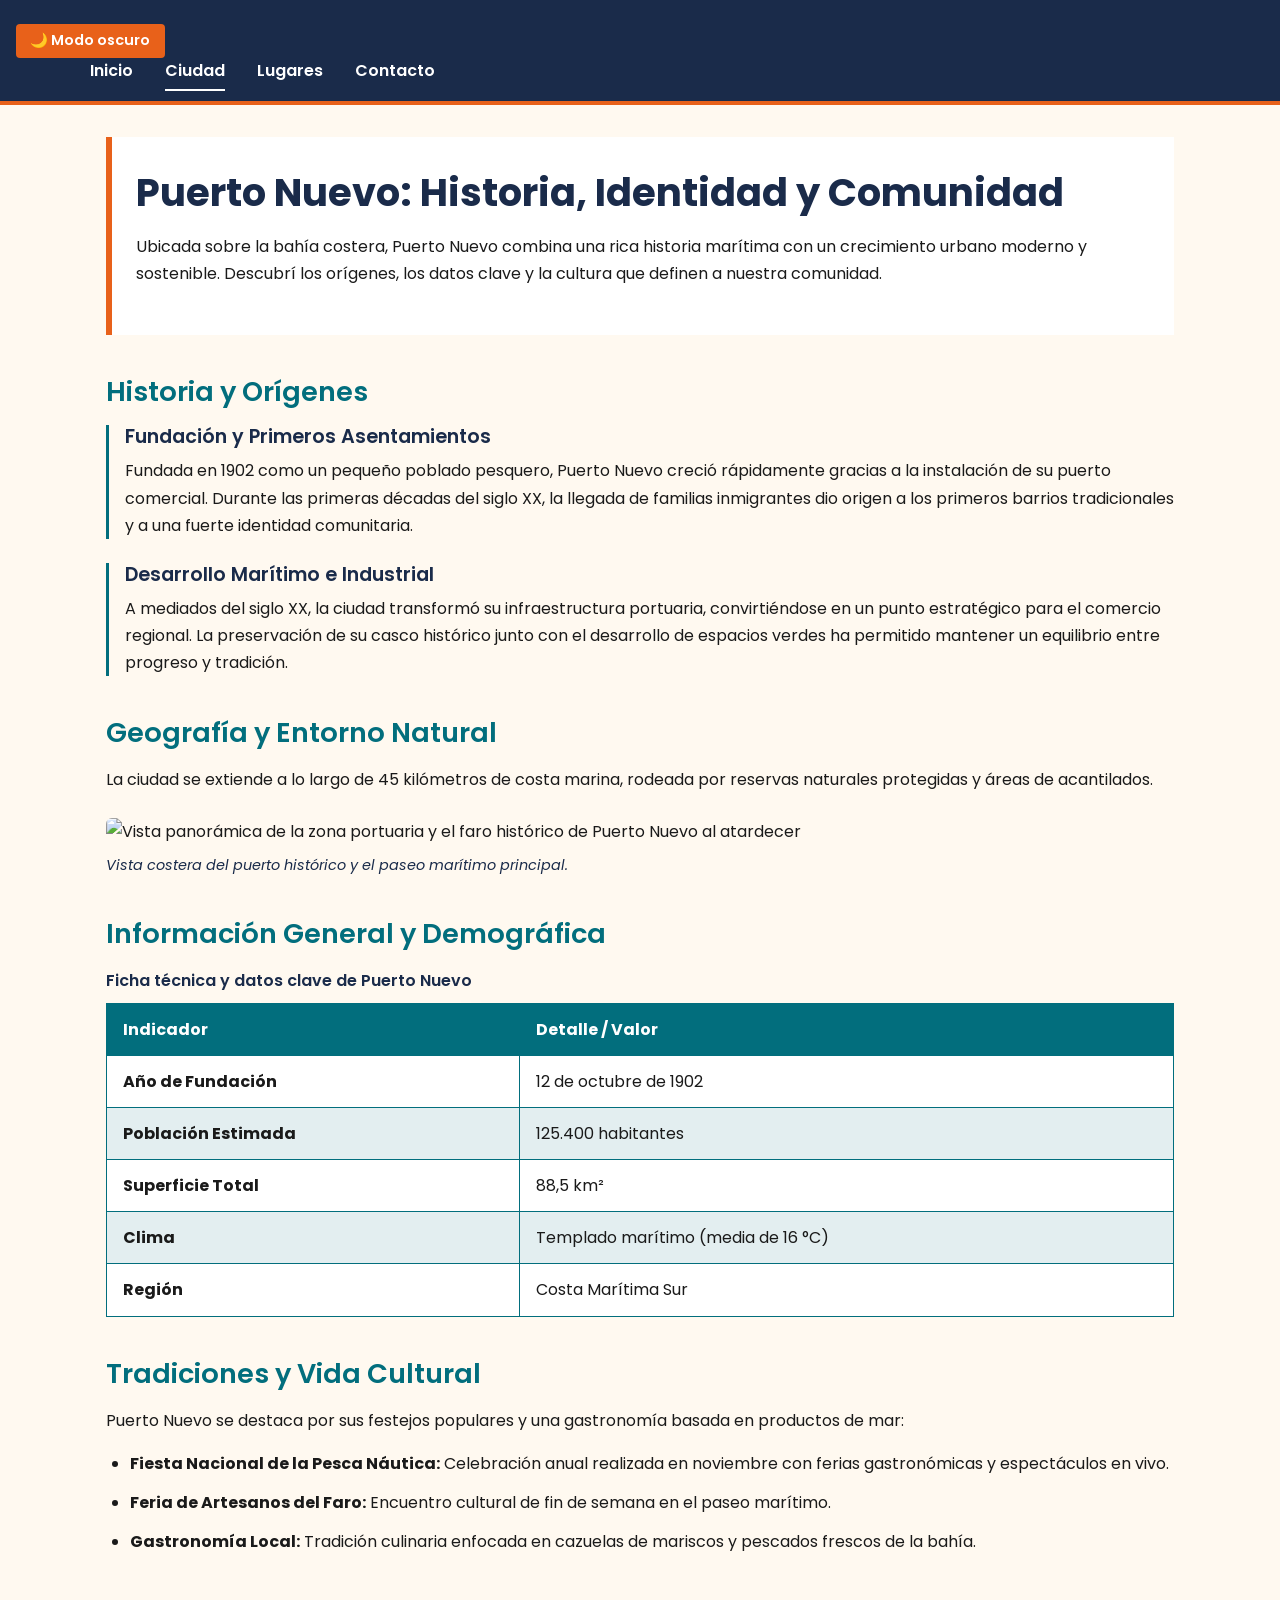
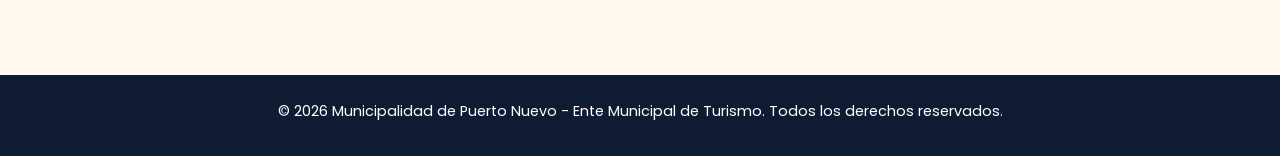
==== ciudad.html @ 3e1ff2ef "feat: creo main.js, implemento modo oscuro y componentes Bootstrap" ====
<!DOCTYPE html>
<html lang="es">
<head>
    <meta charset="UTF-8">
    <meta name="viewport" content="width=device-width, initial-scale=1.0">
    <meta name="description" content="Información general, historia, geografía y datos clave de la ciudad de Puerto Nuevo.">
    <title>Puerto Nuevo - Ciudad</title>
    <link rel="preconnect" href="https://fonts.googleapis.com">
    <link rel="preconnect" href="https://fonts.gstatic.com" crossorigin>
    <link href="https://fonts.googleapis.com/css2?family=Poppins:wght@400;600;700&display=swap" rel="stylesheet">
    <link rel="stylesheet" href="css/styles.css">
</head>
<body>

    <header>
        <button id="btn-modo" class="btn-modo" type="button">🌙 Modo oscuro</button>
        <nav aria-label="Navegación principal">
            <ul>
                <li><a href="index.html">Inicio</a></li>
                <li><a href="ciudad.html" aria-current="page">Ciudad</a></li>
                <li><a href="lugares.html">Lugares</a></li>
                <li><a href="contacto.html">Contacto</a></li>
            </ul>
        </nav>
    </header>

    <main>
        <section id="presentacion">
            <h1>Puerto Nuevo: Historia, Identidad y Comunidad</h1>
            <p>Ubicada sobre la bahía costera, Puerto Nuevo combina una rica historia marítima con un crecimiento urbano moderno y sostenible. Descubrí los orígenes, los datos clave y la cultura que definen a nuestra comunidad.</p>
        </section>

        <section id="historia">
            <h2>Historia y Orígenes</h2>
            <article>
                <h3>Fundación y Primeros Asentamientos</h3>
                <p>Fundada en 1902 como un pequeño poblado pesquero, Puerto Nuevo creció rápidamente gracias a la instalación de su puerto comercial. Durante las primeras décadas del siglo XX, la llegada de familias inmigrantes dio origen a los primeros barrios tradicionales y a una fuerte identidad comunitaria.</p>
            </article>

            <article>
                <h3>Desarrollo Marítimo e Industrial</h3>
                <p>A mediados del siglo XX, la ciudad transformó su infraestructura portuaria, convirtiéndose en un punto estratégico para el comercio regional. La preservación de su casco histórico junto con el desarrollo de espacios verdes ha permitido mantener un equilibrio entre progreso y tradición.</p>
            </article>
        </section>

        <section id="geografia-y-clima">
            <h2>Geografía y Entorno Natural</h2>
            <p>La ciudad se extiende a lo largo de 45 kilómetros de costa marina, rodeada por reservas naturales protegidas y áreas de acantilados.</p>
            
            <figure>
                <img src="img/puerto.jpg" alt="Vista panorámica de la zona portuaria y el faro histórico de Puerto Nuevo al atardecer">
                <figcaption>Vista costera del puerto histórico y el paseo marítimo principal.</figcaption>
            </figure>
        </section>

        <section id="datos-generales">
            <h2>Información General y Demográfica</h2>
            <table>
                <caption>Ficha técnica y datos clave de Puerto Nuevo</caption>
                <thead>
                    <tr>
                        <th scope="col">Indicador</th>
                        <th scope="col">Detalle / Valor</th>
                    </tr>
                </thead>
                <tbody>
                    <tr>
                        <th scope="row">Año de Fundación</th>
                        <td>12 de octubre de 1902</td>
                    </tr>
                    <tr>
                        <th scope="row">Población Estimada</th>
                        <td>125.400 habitantes</td>
                    </tr>
                    <tr>
                        <th scope="row">Superficie Total</th>
                        <td>88,5 km²</td>
                    </tr>
                    <tr>
                        <th scope="row">Clima</th>
                        <td>Templado marítimo (media de 16 °C)</td>
                    </tr>
                    <tr>
                        <th scope="row">Región</th>
                        <td>Costa Marítima Sur</td>
                    </tr>
                </tbody>
            </table>
        </section>

        <section id="costumbres-y-cultura">
            <h2>Tradiciones y Vida Cultural</h2>
            <p>Puerto Nuevo se destaca por sus festejos populares y una gastronomía basada en productos de mar:</p>
            <ul>
                <li><strong>Fiesta Nacional de la Pesca Náutica:</strong> Celebración anual realizada en noviembre con ferias gastronómicas y espectáculos en vivo.</li>
                <li><strong>Feria de Artesanos del Faro:</strong> Encuentro cultural de fin de semana en el paseo marítimo.</li>
                <li><strong>Gastronomía Local:</strong> Tradición culinaria enfocada en cazuelas de mariscos y pescados frescos de la bahía.</li>
            </ul>
        </section>
    </main>

    <footer>
        <p>&copy; 2026 Municipalidad de Puerto Nuevo - Ente Municipal de Turismo. Todos los derechos reservados.</p>
        <!-- Proyecto académico realizado para Lenguajes Informáticos 1 - UNAHUR -->
    </footer>
    <script src="js/main.js"></script>
</body>
</html>
---- css/styles.css ----
:root {
    --color-primario: #026E7D;
    --color-secundario: #1A2B4A;
    --color-acento: #E8611A;
    --color-acento-claro: #F4A261;
    --color-fondo: #FFF9F0;
    --color-fondo-alt: #E3EEF0;
    --color-texto: #1A1A1A;
    --color-texto-claro: #FFFFFF;
    --color-footer: #0F1B33;
    --fuente-principal: 'Poppins';
    --ancho-maximo: 1100px;
}

* {
    box-sizing: border-box;
    margin: 0;
    padding: 0;
}

body {
    background-color: var(--color-fondo);
    color: var(--color-texto);
    font-family: var(--fuente-principal), sans-serif;
    font-size: 16px;
    line-height: 1.7;
    margin: 0;
}

h1, h2, h3 {
    line-height: 1.25;
}

h1 {
    font-size: 2.4rem;
    font-weight: 700;
    color: var(--color-secundario);
    margin-bottom: 1rem;
}

h2 {
    font-size: 1.7rem;
    font-weight: 600;
    color: var(--color-primario);
    margin-bottom: 1rem;
}

h3 {
    font-size: 1.2rem;
    font-weight: 600;
    color: var(--color-secundario);
    margin-bottom: 0.5rem;
}

header {
    background-color: var(--color-secundario);
    padding: 1.5rem 1rem 1rem;
    border-bottom: 4px solid var(--color-acento);
}

header h1,
header nav {
    max-width: var(--ancho-maximo);
    margin-left: auto;
    margin-right: auto;
}

header h1 {
    color: var(--color-texto-claro);
    font-size: 2rem;
    margin-bottom: 0.75rem;
}

nav ul {
    list-style: none;
    display: flex;
    flex-wrap: wrap;
    gap: 0.5rem 2rem;
}

nav a {
    color: var(--color-texto-claro);
    text-decoration: none;
    font-weight: 600;
    padding: 0.4rem 0;
    border-bottom: 2px solid transparent;
}

nav a:hover {
    color: var(--color-acento-claro);
    border-bottom-color: var(--color-acento-claro);
}

nav a[aria-current="page"] {
    border-bottom-color: var(--color-texto-claro);
}

footer {
    background-color: var(--color-footer);
    color: var(--color-texto-claro);
    padding: 1.5rem 1rem;
    margin-top: 3rem;
    text-align: center;
    font-size: 0.9rem;
}

footer p {
    max-width: var(--ancho-maximo);
    margin: 0 auto 0.5rem;
}

footer a {
    color: var(--color-acento-claro);
    font-weight: 600;
}

footer a:hover {
    color: var(--color-texto-claro);
}


main {
    max-width: var(--ancho-maximo);
    margin: 0 auto;
    padding: 2rem 1rem;
}

section {
    margin-bottom: 2.5rem;
}

p {
    margin-bottom: 1rem;
}

#presentacion,
#inicio {
    background-color: var(--color-texto-claro);
    border-left: 6px solid var(--color-acento);
    padding: 2rem 1.5rem;
}
.hero{
        min-height: 80vh;
        display: flex;
        align-items: center;
        justify-content: center;
        text-align: center;
        color: var(--color-texto-claro);
        background:
        linear-gradient(rgba(0, 0, 0, 0.5), rgba(0, 0, 0, 0.9)),
        url("../img/playa-grande.jpg") center / cover no-repeat;
}
.hero-contenido
{
    max-width: 80%;
}
.hero h1{
    color: var(--color-texto-claro);
}
.hero .btn{
    background-color: var(--color-acento);
    color: var(--color-texto-claro);
    text-decoration: none;
    padding: 0.75rem 1.75rem;
}
.btn-lugares{
    background-color: var(--color-acento);
    color: var(--color-texto-claro);
    text-decoration: none;
    padding: 0.75rem 1.0rem;
}
.hero .btn:hover{
    background-color: var(--color-acento-claro) ;
}
article {
    margin-bottom: 1.5rem;
    padding-left: 1rem;
    border-left: 3px solid var(--color-primario);
}

article img {
    margin: 0.5rem 0 1rem;
    max-width: 480px;
}

main ul {
    padding-left: 1.5rem;
}

main li {
    margin-bottom: 0.75rem;
}

main a {
    color: var(--color-primario);
    font-weight: 600;
}

main a:hover {
    color: var(--color-secundario);
    text-decoration: none;
}

figure {
    margin: 1.5rem 0;
}

img {
    display: block;
    max-width: 100%;
    height: auto;
    border-radius: 6px;
}

figcaption {
    margin-top: 0.5rem;
    font-size: 0.9rem;
    font-style: italic;
    color: var(--color-secundario);
}

table {
    width: 100%;
    border-collapse: collapse;
    background-color: var(--color-texto-claro);
}

caption {
    caption-side: top;
    text-align: left;
    font-weight: 600;
    padding-bottom: 0.5rem;
    color: var(--color-secundario);
}

th,
td {
    border: 1px solid var(--color-primario);
    padding: 0.75rem 1rem;
    text-align: left;
}

thead th {
    background-color: var(--color-primario);
    color: var(--color-texto-claro);
}

tbody tr:nth-child(even) {
    background-color: var(--color-fondo-alt);
}

form {
    max-width: 600px;
}

label {
    display: block;
    margin-bottom: 0.25rem;
    font-weight: 600;
}

input,
textarea,
select {
    display: block;
    width: 100%;
    padding: 0.6rem 0.8rem;
    margin-bottom: 1rem;
    border: 2px solid var(--color-primario);
    border-radius: 4px;
    font-family: inherit;
    font-size: 1rem;
    background-color: var(--color-texto-claro);
    color: var(--color-texto);
}

input:focus,
textarea:focus,
select:focus {
    outline: none;
    border-color: var(--color-acento);
}

button,
input[type="submit"] {
    width: auto;
    padding: 0.6rem 1.5rem;
    border: none;
    border-radius: 4px;
    background-color: var(--color-secundario);
    color: var(--color-texto-claro);
    font-family: inherit;
    font-size: 1rem;
    font-weight: 600;
    cursor: pointer;
}

button:hover,
input[type="submit"]:hover {
    background-color: var(--color-primario);
}
article section {
    margin-bottom: 0;
}

dt {
    font-weight: 600;
    color: var(--color-secundario);
}

dd {
    margin-bottom: 1rem;
}

.contacto-contenedor {
    display: flex;
    flex-wrap: wrap;
    gap: 2rem;
}

#contacto-info,
#contacto-formulario {
    flex: 1 1 300px;
    background-color: var(--color-texto-claro);
    padding: 1.5rem;
    border-radius: 6px;
    border-top: 4px solid var(--color-primario);
}

#contacto-info h2,
#contacto-formulario h2 {
    margin-top: 0;
}

#lugares > article:hover {
    transform: translateY(-4px);
}


/* Botón de Modo Oscuro */
.btn-modo {
    background-color: var(--color-acento);
    color: var(--color-texto-claro);
    border: none;
    padding: 0.4rem 0.9rem;
    border-radius: 4px;
    font-weight: 600;
    cursor: pointer;
    font-size: 0.9rem;
}

.btn-modo:hover {
    background-color: var(--color-acento-claro);
}

body.modo-oscuro {
    background-color: #121212;
    color: #e0e0e0;
}

body.modo-oscuro header {
    background-color: #0b132b;
}

/* Agregamos #inicio a la lista */
body.modo-oscuro #presentacion,
body.modo-oscuro #inicio,
body.modo-oscuro #contacto-info,
body.modo-oscuro #contacto-formulario,
body.modo-oscuro article,
body.modo-oscuro table {
    background-color: #1e1e1e;
    color: #ffffff;
}

body.modo-oscuro h1, 
body.modo-oscuro h2, 
body.modo-oscuro h3,
body.modo-oscuro dt {
    color: #4da8da;
}

body.modo-oscuro input,
body.modo-oscuro select,
body.modo-oscuro textarea {
    background-color: #2b2b2b;
    color: #ffffff;
    border-color: #026e7d;
}

body.modo-oscuro footer {
    background-color: #080d1a;
}
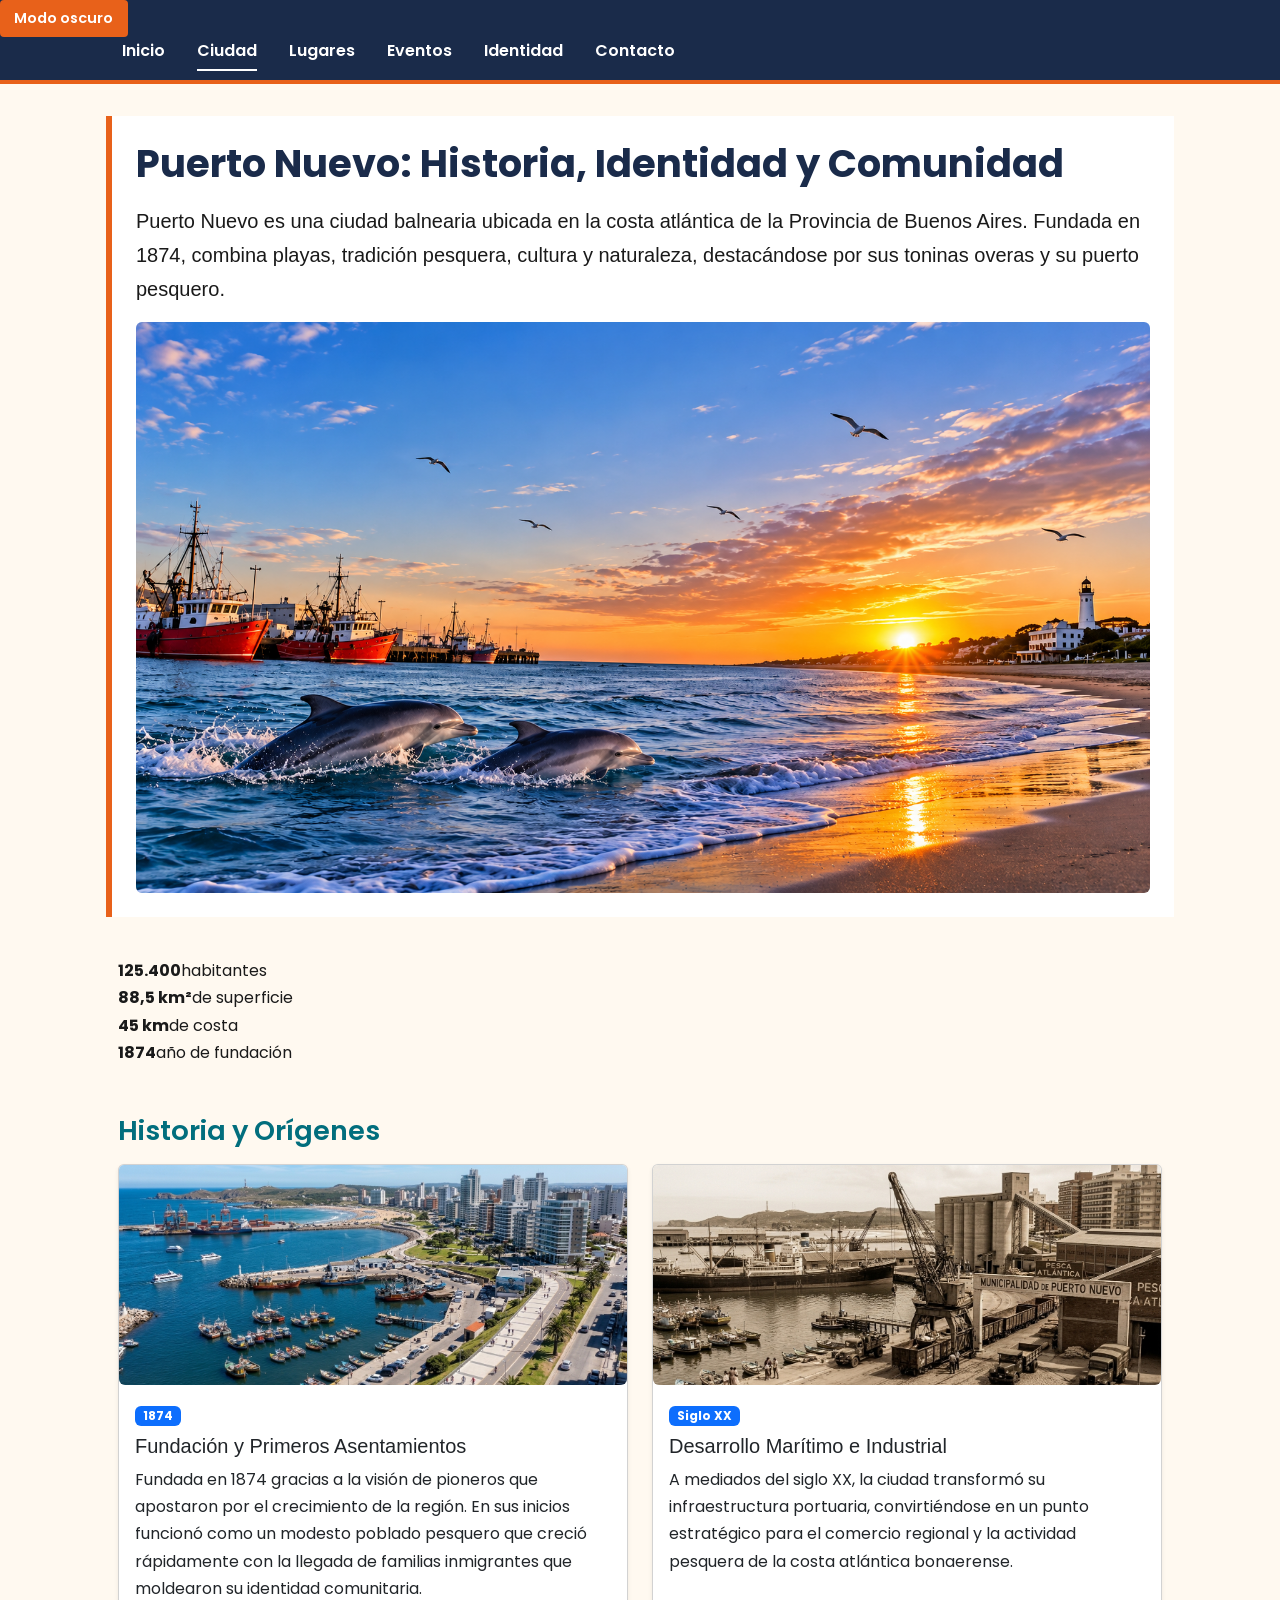
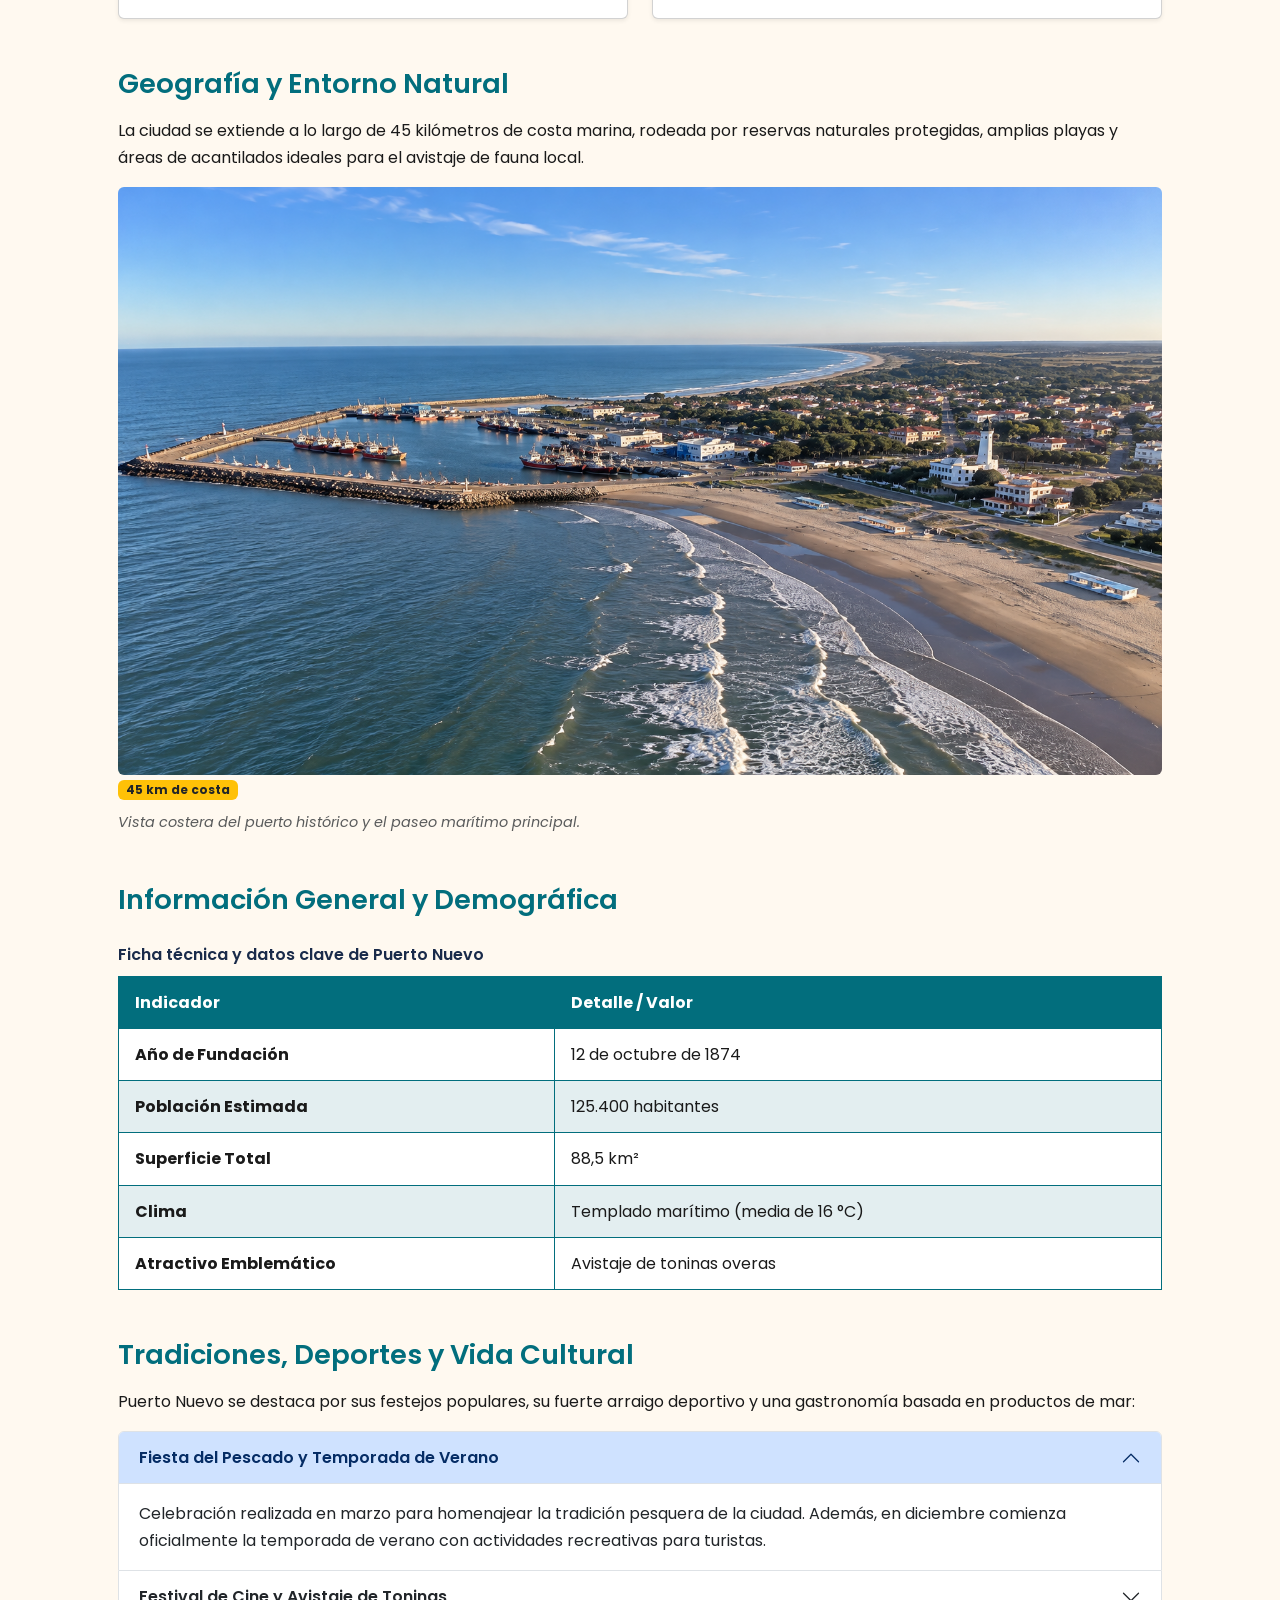
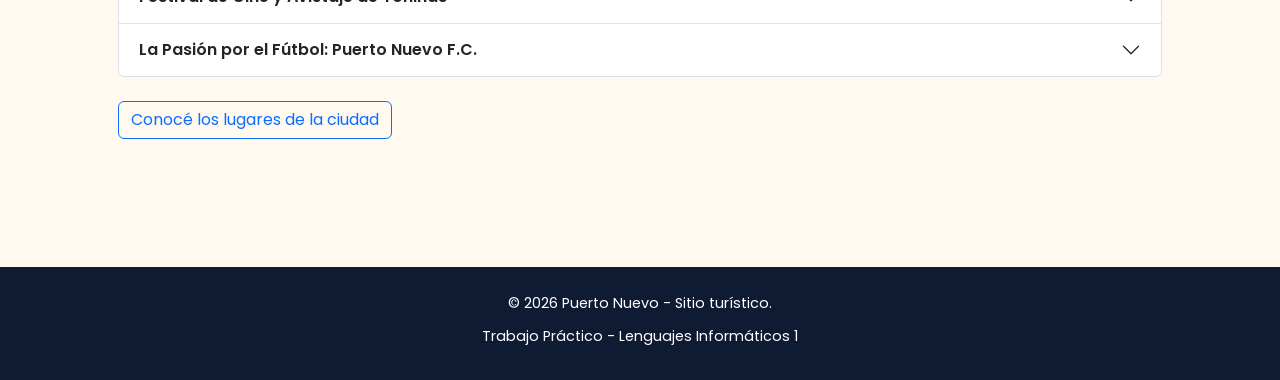
==== commit adfd524e: "feat: integro Bootstrap y layouts CSS avanzados en ciudad.html" ====
--- a/ciudad.html
+++ b/ciudad.html
@@ -5,104 +5,187 @@
     <meta name="viewport" content="width=device-width, initial-scale=1.0">
     <meta name="description" content="Información general, historia, geografía y datos clave de la ciudad de Puerto Nuevo.">
     <title>Puerto Nuevo - Ciudad</title>
+    <link rel="icon" type="image/png" href="img/logo-puerto-nuevo.png">
     <link rel="preconnect" href="https://fonts.googleapis.com">
     <link rel="preconnect" href="https://fonts.gstatic.com" crossorigin>
     <link href="https://fonts.googleapis.com/css2?family=Poppins:wght@400;600;700&display=swap" rel="stylesheet">
+    <!-- Bootstrap CSS: antes del CSS propio -->
+    <link href="https://cdn.jsdelivr.net/npm/bootstrap@5.3.3/dist/css/bootstrap.min.css" rel="stylesheet">
+    <!-- CSS propio del sitio -->
     <link rel="stylesheet" href="css/styles.css">
 </head>
-<body>
+<body class="pagina-ciudad">
 
     <header>
-        <button id="btn-modo" class="btn-modo" type="button">🌙 Modo oscuro</button>
+        <button id="btn-modo" class="btn-modo" type="button">Modo oscuro</button>
         <nav aria-label="Navegación principal">
             <ul>
                 <li><a href="index.html">Inicio</a></li>
                 <li><a href="ciudad.html" aria-current="page">Ciudad</a></li>
                 <li><a href="lugares.html">Lugares</a></li>
+                <li><a href="index.html#eventos">Eventos</a></li>
+                <li><a href="index.html#identidad">Identidad</a></li>
                 <li><a href="contacto.html">Contacto</a></li>
             </ul>
         </nav>
     </header>
 
     <main>
-        <section id="presentacion">
+        <section id="presentacion" class="container py-4">
             <h1>Puerto Nuevo: Historia, Identidad y Comunidad</h1>
-            <p>Ubicada sobre la bahía costera, Puerto Nuevo combina una rica historia marítima con un crecimiento urbano moderno y sostenible. Descubrí los orígenes, los datos clave y la cultura que definen a nuestra comunidad.</p>
+            <p class="lead">Puerto Nuevo es una ciudad balnearia ubicada en la costa atlántica de la Provincia de Buenos Aires. Fundada en 1874, combina playas, tradición pesquera, cultura y naturaleza, destacándose por sus toninas overas y su puerto pesquero.</p>
+            <img src="img/puertonuevoprincipal.png" class="hero-ciudad-img" alt="Vista panorámica del puerto de Puerto Nuevo">
         </section>
 
-        <section id="historia">
-            <h2>Historia y Orígenes</h2>
-            <article>
-                <h3>Fundación y Primeros Asentamientos</h3>
-                <p>Fundada en 1902 como un pequeño poblado pesquero, Puerto Nuevo creció rápidamente gracias a la instalación de su puerto comercial. Durante las primeras décadas del siglo XX, la llegada de familias inmigrantes dio origen a los primeros barrios tradicionales y a una fuerte identidad comunitaria.</p>
-            </article>
-
-            <article>
-                <h3>Desarrollo Marítimo e Industrial</h3>
-                <p>A mediados del siglo XX, la ciudad transformó su infraestructura portuaria, convirtiéndose en un punto estratégico para el comercio regional. La preservación de su casco histórico junto con el desarrollo de espacios verdes ha permitido mantener un equilibrio entre progreso y tradición.</p>
-            </article>
+        <!-- Datos rápidos: Flexbox con flex-wrap, gap y flex: 1 1 Xpx -->
+        <section id="datos-rapidos" class="container mb-5">
+            <div class="datos-rapidos">
+                <div class="dato"><strong>125.400</strong><span>habitantes</span></div>
+                <div class="dato"><strong>88,5 km²</strong><span>de superficie</span></div>
+                <div class="dato"><strong>45 km</strong><span>de costa</span></div>
+                <div class="dato"><strong>1874</strong><span>año de fundación</span></div>
+            </div>
         </section>
 
-        <section id="geografia-y-clima">
+        <!-- Historia: grilla de Bootstrap + Cards + Badges -->
+        <section id="historia" class="container mb-5">
+            <h2>Historia y Orígenes</h2>
+            <div class="row g-4">
+                <div class="col-12 col-md-6">
+                    <div class="card h-100 shadow-sm">
+                        <img src="img/puertonuevo.jpg" class="card-img-top" alt="Fotografía histórica de los primeros pobladores y botes de pesca en la costa de Puerto Nuevo, circa 1874.">
+                        <div class="card-body">
+                            <span class="badge bg-primary mb-2">1874</span>
+                            <h3 class="card-title h5">Fundación y Primeros Asentamientos</h3>
+                            <p class="card-text">Fundada en 1874 gracias a la visión de pioneros que apostaron por el crecimiento de la región. En sus inicios funcionó como un modesto poblado pesquero que creció rápidamente con la llegada de familias inmigrantes que moldearon su identidad comunitaria.</p>
+                        </div>
+                    </div>
+                </div>
+
+                <div class="col-12 col-md-6">
+                    <div class="card h-100 shadow-sm">
+                        <img src="img/Desarrollo-Marítimo-Industrial.jpg" class="card-img-top" alt="Fotografía histórica en sepia de Puerto Nuevo mostrando el desarrollo marítimo con grandes barcos de vapor y grúas industriales, circa 1930.">
+                        <div class="card-body">
+                            <span class="badge bg-primary mb-2">Siglo XX</span>
+                            <h3 class="card-title h5">Desarrollo Marítimo e Industrial</h3>
+                            <p class="card-text">A mediados del siglo XX, la ciudad transformó su infraestructura portuaria, convirtiéndose en un punto estratégico para el comercio regional y la actividad pesquera de la costa atlántica bonaerense.</p>
+                        </div>
+                    </div>
+                </div>
+            </div>
+        </section>
+
+        <!-- Geografía: badge con position absolute sobre la imagen -->
+        <section id="geografia-y-clima" class="container mb-5">
             <h2>Geografía y Entorno Natural</h2>
-            <p>La ciudad se extiende a lo largo de 45 kilómetros de costa marina, rodeada por reservas naturales protegidas y áreas de acantilados.</p>
-            
-            <figure>
-                <img src="img/puerto.jpg" alt="Vista panorámica de la zona portuaria y el faro histórico de Puerto Nuevo al atardecer">
-                <figcaption>Vista costera del puerto histórico y el paseo marítimo principal.</figcaption>
+            <p>La ciudad se extiende a lo largo de 45 kilómetros de costa marina, rodeada por reservas naturales protegidas, amplias playas y áreas de acantilados ideales para el avistaje de fauna local.</p>
+
+            <figure class="figura-destacada mt-3">
+                <img src="img/puerto.png" class="img-fluid rounded" alt="Vista panorámica de la zona portuaria y el faro histórico de Puerto Nuevo al atardecer">
+                <span class="badge bg-warning text-dark figura-badge">45 km de costa</span>
+                <figcaption class="text-muted mt-2">Vista costera del puerto histórico y el paseo marítimo principal.</figcaption>
             </figure>
         </section>
 
-        <section id="datos-generales">
+        <section id="datos-generales" class="container mb-5">
             <h2>Información General y Demográfica</h2>
-            <table>
-                <caption>Ficha técnica y datos clave de Puerto Nuevo</caption>
-                <thead>
-                    <tr>
-                        <th scope="col">Indicador</th>
-                        <th scope="col">Detalle / Valor</th>
-                    </tr>
-                </thead>
-                <tbody>
-                    <tr>
-                        <th scope="row">Año de Fundación</th>
-                        <td>12 de octubre de 1902</td>
-                    </tr>
-                    <tr>
-                        <th scope="row">Población Estimada</th>
-                        <td>125.400 habitantes</td>
-                    </tr>
-                    <tr>
-                        <th scope="row">Superficie Total</th>
-                        <td>88,5 km²</td>
-                    </tr>
-                    <tr>
-                        <th scope="row">Clima</th>
-                        <td>Templado marítimo (media de 16 °C)</td>
-                    </tr>
-                    <tr>
-                        <th scope="row">Región</th>
-                        <td>Costa Marítima Sur</td>
-                    </tr>
-                </tbody>
-            </table>
+            <div class="table-responsive">
+                <table>
+                    <caption>Ficha técnica y datos clave de Puerto Nuevo</caption>
+                    <thead>
+                        <tr>
+                            <th scope="col">Indicador</th>
+                            <th scope="col">Detalle / Valor</th>
+                        </tr>
+                    </thead>
+                    <tbody>
+                        <tr>
+                            <th scope="row">Año de Fundación</th>
+                            <td>12 de octubre de 1874</td>
+                        </tr>
+                        <tr>
+                            <th scope="row">Población Estimada</th>
+                            <td>125.400 habitantes</td>
+                        </tr>
+                        <tr>
+                            <th scope="row">Superficie Total</th>
+                            <td>88,5 km²</td>
+                        </tr>
+                        <tr>
+                            <th scope="row">Clima</th>
+                            <td>Templado marítimo (media de 16 °C)</td>
+                        </tr>
+                        <tr>
+                            <th scope="row">Atractivo Emblemático</th>
+                            <td>Avistaje de toninas overas</td>
+                        </tr>
+                    </tbody>
+                </table>
+            </div>
         </section>
 
-        <section id="costumbres-y-cultura">
-            <h2>Tradiciones y Vida Cultural</h2>
-            <p>Puerto Nuevo se destaca por sus festejos populares y una gastronomía basada en productos de mar:</p>
-            <ul>
-                <li><strong>Fiesta Nacional de la Pesca Náutica:</strong> Celebración anual realizada en noviembre con ferias gastronómicas y espectáculos en vivo.</li>
-                <li><strong>Feria de Artesanos del Faro:</strong> Encuentro cultural de fin de semana en el paseo marítimo.</li>
-                <li><strong>Gastronomía Local:</strong> Tradición culinaria enfocada en cazuelas de mariscos y pescados frescos de la bahía.</li>
-            </ul>
+        <!-- Cultura: Accordion de Bootstrap -->
+        <section id="costumbres-y-cultura" class="container mb-5">
+            <h2>Tradiciones, Deportes y Vida Cultural</h2>
+            <p>Puerto Nuevo se destaca por sus festejos populares, su fuerte arraigo deportivo y una gastronomía basada en productos de mar:</p>
+
+            <div class="accordion" id="acordeonCultura">
+                <div class="accordion-item">
+                    <h3 class="accordion-header">
+                        <button class="accordion-button" type="button" data-bs-toggle="collapse"
+                                data-bs-target="#cultura1" aria-expanded="true" aria-controls="cultura1">
+                            Fiesta del Pescado y Temporada de Verano
+                        </button>
+                    </h3>
+                    <div id="cultura1" class="accordion-collapse collapse show" data-bs-parent="#acordeonCultura">
+                        <div class="accordion-body">
+                            Celebración realizada en marzo para homenajear la tradición pesquera de la ciudad. Además, en diciembre comienza oficialmente la temporada de verano con actividades recreativas para turistas.
+                        </div>
+                    </div>
+                </div>
+
+                <div class="accordion-item">
+                    <h3 class="accordion-header">
+                        <button class="accordion-button collapsed" type="button" data-bs-toggle="collapse"
+                                data-bs-target="#cultura2" aria-expanded="false" aria-controls="cultura2">
+                            Festival de Cine y Avistaje de Toninas
+                        </button>
+                    </h3>
+                    <div id="cultura2" class="accordion-collapse collapse" data-bs-parent="#acordeonCultura">
+                        <div class="accordion-body">
+                            Durante noviembre se lleva a cabo el Festival de Cine de Puerto Nuevo. Asimismo, en primavera y verano se realizan excursiones guiadas desde el puerto para observar toninas overas en su hábitat natural.
+                        </div>
+                    </div>
+                </div>
+
+                <div class="accordion-item">
+                    <h3 class="accordion-header">
+                        <button class="accordion-button collapsed" type="button" data-bs-toggle="collapse"
+                                data-bs-target="#cultura3" aria-expanded="false" aria-controls="cultura3">
+                            La Pasión por el Fútbol: Puerto Nuevo F.C.
+                        </button>
+                    </h3>
+                    <div id="cultura3" class="accordion-collapse collapse" data-bs-parent="#acordeonCultura">
+                        <div class="accordion-body">
+                            Puerto Nuevo Fútbol Club, conocido como "Los Marineros", es uno de los símbolos deportivos de la ciudad desde su fundación en 1905. Los días de partido, las banderas del club llenan las calles del centro y el barrio El Puerto.
+                        </div>
+                    </div>
+                </div>
+            </div>
+
+            <div class="mt-4">
+                <a href="lugares.html" class="btn btn-outline-primary">Conocé los lugares de la ciudad</a>
+            </div>
         </section>
     </main>
 
     <footer>
-        <p>&copy; 2026 Municipalidad de Puerto Nuevo - Ente Municipal de Turismo. Todos los derechos reservados.</p>
-        <!-- Proyecto académico realizado para Lenguajes Informáticos 1 - UNAHUR -->
+        <p>&copy; 2026 Puerto Nuevo - Sitio turístico.</p>
+        <p>Trabajo Práctico - Lenguajes Informáticos 1</p>
     </footer>
+
+    <!-- Bootstrap JS: antes del </body> -->
+    <script src="https://cdn.jsdelivr.net/npm/bootstrap@5.3.3/dist/js/bootstrap.bundle.min.js"></script>
     <script src="js/main.js"></script>
 </body>
 </html>
--- a/css/styles.css
+++ b/css/styles.css
@@ -390,4 +390,29 @@
 
 body.modo-oscuro footer {
     background-color: #080d1a;
+}
+header {
+    padding: 0;
+    border-bottom: 4px solid var(--color-acento);
+    position: sticky;
+    top: 0;
+    z-index: 1030;
+}
+
+.navbar {
+    padding-top: 0.4rem;
+    padding-bottom: 0.4rem;
+    --bs-navbar-color: rgba(255, 255, 255, 0.85);
+    --bs-navbar-hover-color: var(--color-acento-claro);
+    --bs-navbar-active-color: #ffffff;
+}
+
+.logo-navbar {
+    height: 44px;
+    width: auto;
+}
+/* Para que las imágenes de las tarjetas tengan la misma altura y no desalinien el contenido */
+.card img.card-img-top {
+    height: 220px;
+    object-fit: cover;
 }
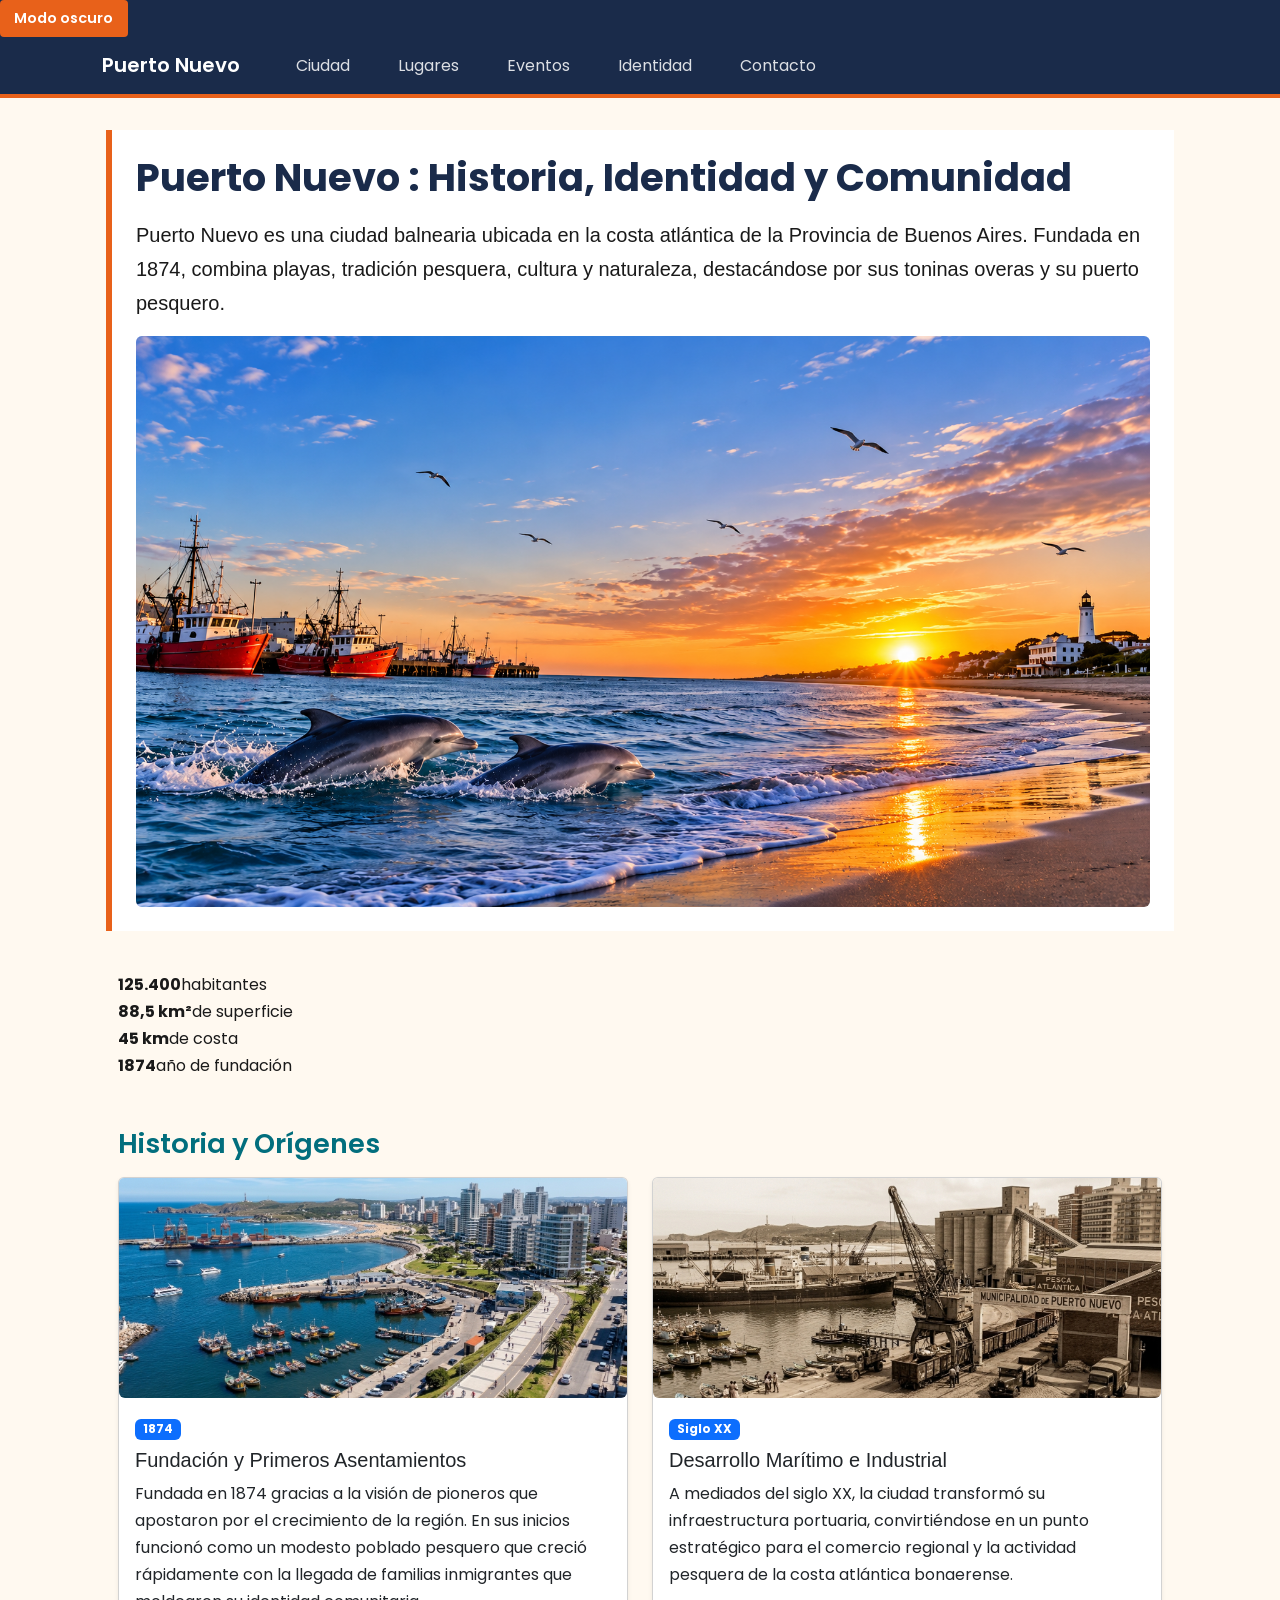
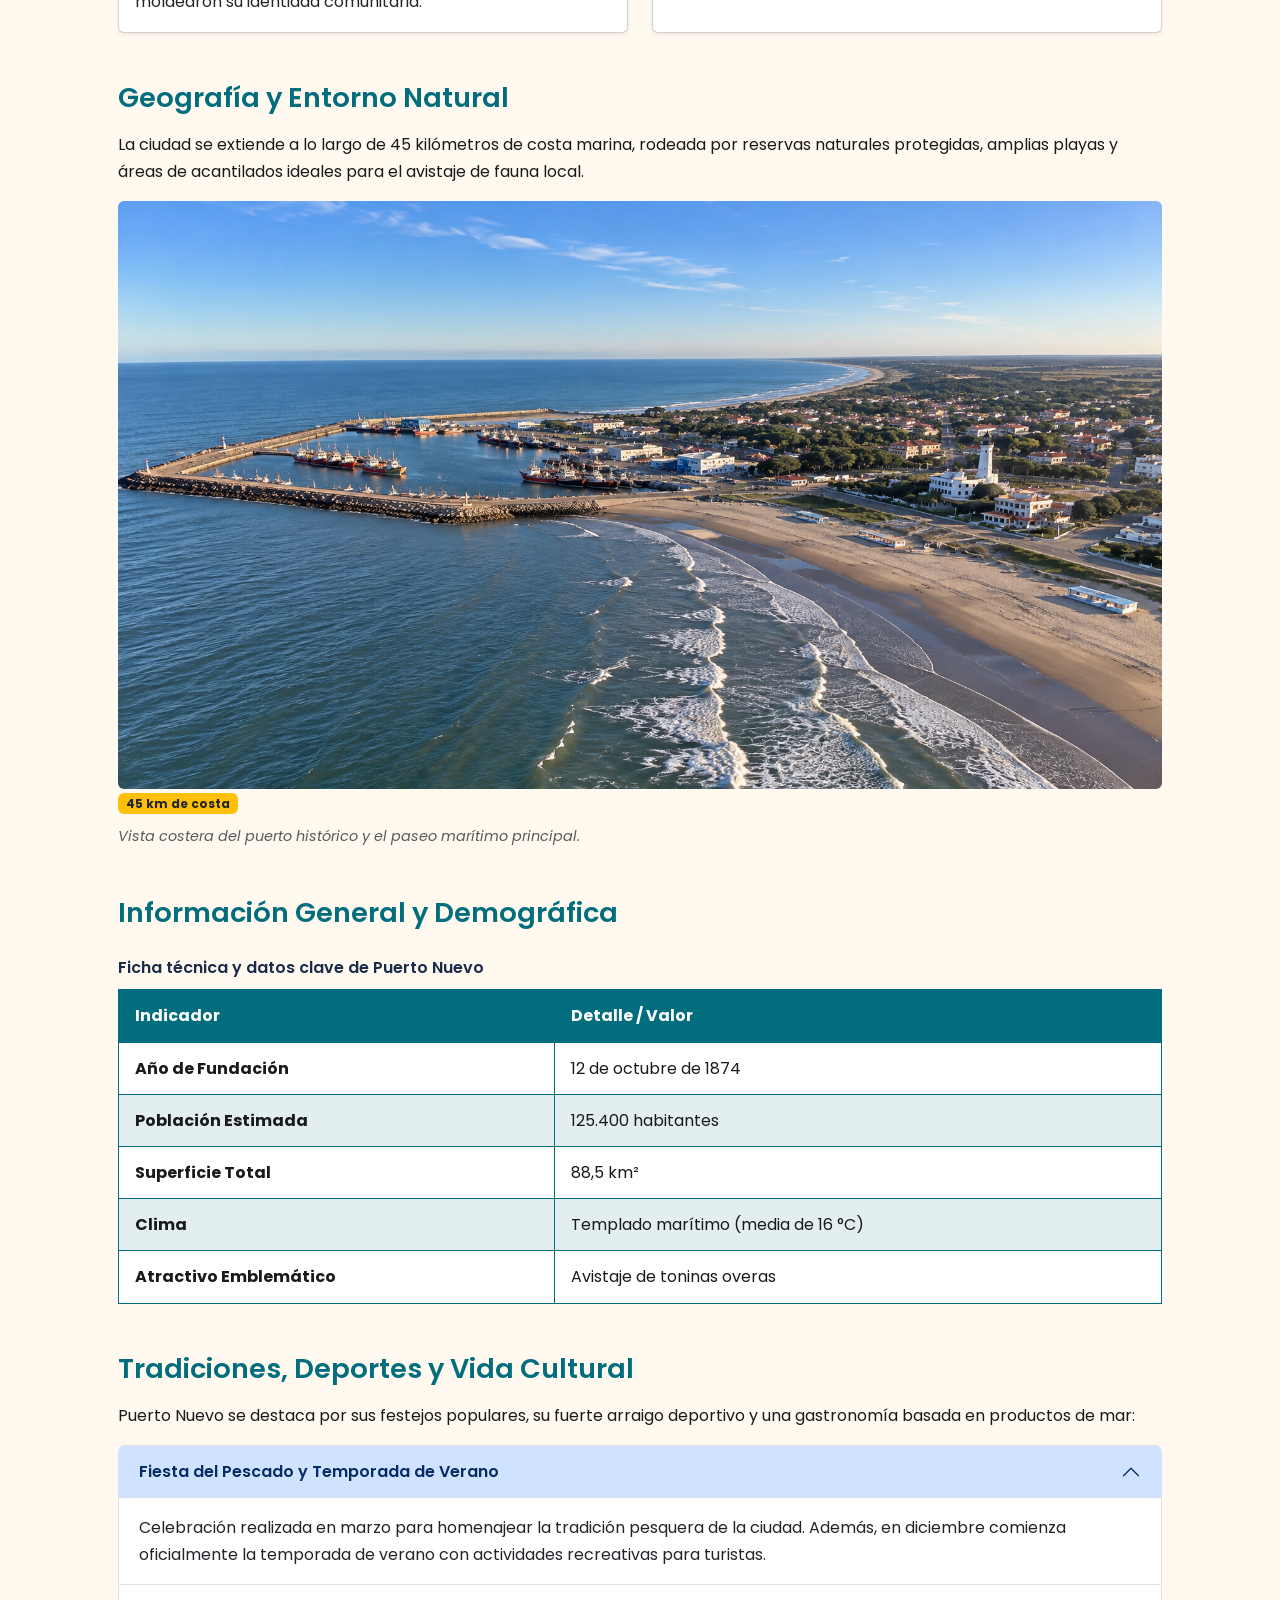
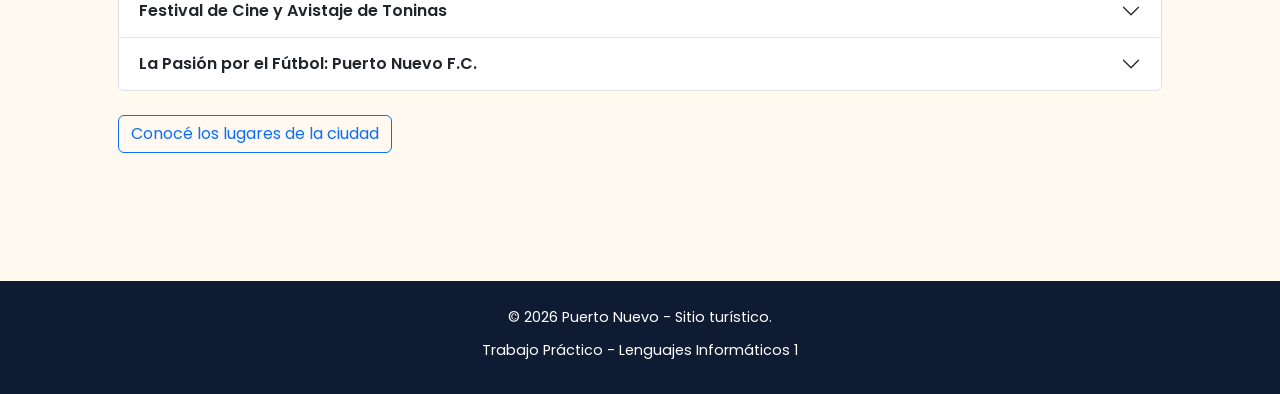
==== commit b0dbbc65: "Navbar de hamburguesa" ====
--- a/ciudad.html
+++ b/ciudad.html
@@ -1,40 +1,54 @@
 <!DOCTYPE html>
 <html lang="es">
+
 <head>
     <meta charset="UTF-8">
     <meta name="viewport" content="width=device-width, initial-scale=1.0">
-    <meta name="description" content="Información general, historia, geografía y datos clave de la ciudad de Puerto Nuevo.">
-    <title>Puerto Nuevo - Ciudad</title>
-    <link rel="icon" type="image/png" href="img/logo-puerto-nuevo.png">
+    <meta name="description"
+        content="Página informativa sobre Puerto Nuevo, sus lugares turísticos, historia y principales atractivos.">
     <link rel="preconnect" href="https://fonts.googleapis.com">
     <link rel="preconnect" href="https://fonts.gstatic.com" crossorigin>
     <link href="https://fonts.googleapis.com/css2?family=Poppins:wght@400;600;700&display=swap" rel="stylesheet">
-    <!-- Bootstrap CSS: antes del CSS propio -->
     <link href="https://cdn.jsdelivr.net/npm/bootstrap@5.3.3/dist/css/bootstrap.min.css" rel="stylesheet">
-    <!-- CSS propio del sitio -->
     <link rel="stylesheet" href="css/styles.css">
+    <script src="https://cdn.jsdelivr.net/npm/bootstrap@5.3.3/dist/js/bootstrap.bundle.min.js"></script>
+    <title>Puerto Nuevo</title>
 </head>
+
 <body class="pagina-ciudad">
 
     <header>
         <button id="btn-modo" class="btn-modo" type="button">Modo oscuro</button>
-        <nav aria-label="Navegación principal">
-            <ul>
-                <li><a href="index.html">Inicio</a></li>
-                <li><a href="ciudad.html" aria-current="page">Ciudad</a></li>
-                <li><a href="lugares.html">Lugares</a></li>
-                <li><a href="index.html#eventos">Eventos</a></li>
-                <li><a href="index.html#identidad">Identidad</a></li>
-                <li><a href="contacto.html">Contacto</a></li>
-            </ul>
+        <nav aria-label="Navegación principal" class="navbar navbar-expand-md navbar-light">
+            <div class="container-fluid">
+                <button class="navbar-toggler" type="button" data-bs-toggle="collapse"
+                    data-bs-target="#navbarSupportedContent" aria-controls="navbarSupportedContent"
+                    aria-expanded="false" aria-label="Toggle navigation">
+                    <span class="navbar-toggler-icon"></span>
+                </button>
+                <div class="collapse navbar-collapse" id="navbarSupportedContent">
+
+                    <ul class="navbar-nav me-auto mb-2 mb-lg-0">
+                        <li class="nav-item active navbar-brand"><a href="index.html">Puerto Nuevo</a></li>
+                        <li class="nav-item"><a class="nav-link" href="ciudad.html" aria-current="page">Ciudad</a></li>
+                        <li class="nav-item"><a class="nav-link" href="lugares.html">Lugares</a></li>
+                        <li class="nav-item"><a class="nav-link" href="index.html#eventos">Eventos</a></li>
+                        <li class="nav-item"><a class="nav-link" href="index.html#identidad">Identidad</a></li>
+                        <li class="nav-item"><a class="nav-link" href="contacto.html">Contacto</a></li>
+                    </ul>
+                </div>
+            </div>
         </nav>
     </header>
 
     <main>
         <section id="presentacion" class="container py-4">
-            <h1>Puerto Nuevo: Historia, Identidad y Comunidad</h1>
-            <p class="lead">Puerto Nuevo es una ciudad balnearia ubicada en la costa atlántica de la Provincia de Buenos Aires. Fundada en 1874, combina playas, tradición pesquera, cultura y naturaleza, destacándose por sus toninas overas y su puerto pesquero.</p>
-            <img src="img/puertonuevoprincipal.png" class="hero-ciudad-img" alt="Vista panorámica del puerto de Puerto Nuevo">
+            <h1>Puerto Nuevo    : Historia, Identidad y Comunidad</h1>
+            <p class="lead">Puerto Nuevo es una ciudad balnearia ubicada en la costa atlántica de la Provincia de Buenos
+                Aires. Fundada en 1874, combina playas, tradición pesquera, cultura y naturaleza, destacándose por sus
+                toninas overas y su puerto pesquero.</p>
+            <img src="img/puertonuevoprincipal.png" class="hero-ciudad-img"
+                alt="Vista panorámica del puerto de Puerto Nuevo">
         </section>
 
         <!-- Datos rápidos: Flexbox con flex-wrap, gap y flex: 1 1 Xpx -->
@@ -53,22 +67,29 @@
             <div class="row g-4">
                 <div class="col-12 col-md-6">
                     <div class="card h-100 shadow-sm">
-                        <img src="img/puertonuevo.jpg" class="card-img-top" alt="Fotografía histórica de los primeros pobladores y botes de pesca en la costa de Puerto Nuevo, circa 1874.">
+                        <img src="img/puertonuevo.jpg" class="card-img-top"
+                            alt="Fotografía histórica de los primeros pobladores y botes de pesca en la costa de Puerto Nuevo, circa 1874.">
                         <div class="card-body">
                             <span class="badge bg-primary mb-2">1874</span>
                             <h3 class="card-title h5">Fundación y Primeros Asentamientos</h3>
-                            <p class="card-text">Fundada en 1874 gracias a la visión de pioneros que apostaron por el crecimiento de la región. En sus inicios funcionó como un modesto poblado pesquero que creció rápidamente con la llegada de familias inmigrantes que moldearon su identidad comunitaria.</p>
+                            <p class="card-text">Fundada en 1874 gracias a la visión de pioneros que apostaron por el
+                                crecimiento de la región. En sus inicios funcionó como un modesto poblado pesquero que
+                                creció rápidamente con la llegada de familias inmigrantes que moldearon su identidad
+                                comunitaria.</p>
                         </div>
                     </div>
                 </div>
 
                 <div class="col-12 col-md-6">
                     <div class="card h-100 shadow-sm">
-                        <img src="img/Desarrollo-Marítimo-Industrial.jpg" class="card-img-top" alt="Fotografía histórica en sepia de Puerto Nuevo mostrando el desarrollo marítimo con grandes barcos de vapor y grúas industriales, circa 1930.">
+                        <img src="img/Desarrollo-Marítimo-Industrial.jpg" class="card-img-top"
+                            alt="Fotografía histórica en sepia de Puerto Nuevo mostrando el desarrollo marítimo con grandes barcos de vapor y grúas industriales, circa 1930.">
                         <div class="card-body">
                             <span class="badge bg-primary mb-2">Siglo XX</span>
                             <h3 class="card-title h5">Desarrollo Marítimo e Industrial</h3>
-                            <p class="card-text">A mediados del siglo XX, la ciudad transformó su infraestructura portuaria, convirtiéndose en un punto estratégico para el comercio regional y la actividad pesquera de la costa atlántica bonaerense.</p>
+                            <p class="card-text">A mediados del siglo XX, la ciudad transformó su infraestructura
+                                portuaria, convirtiéndose en un punto estratégico para el comercio regional y la
+                                actividad pesquera de la costa atlántica bonaerense.</p>
                         </div>
                     </div>
                 </div>
@@ -78,12 +99,15 @@
         <!-- Geografía: badge con position absolute sobre la imagen -->
         <section id="geografia-y-clima" class="container mb-5">
             <h2>Geografía y Entorno Natural</h2>
-            <p>La ciudad se extiende a lo largo de 45 kilómetros de costa marina, rodeada por reservas naturales protegidas, amplias playas y áreas de acantilados ideales para el avistaje de fauna local.</p>
+            <p>La ciudad se extiende a lo largo de 45 kilómetros de costa marina, rodeada por reservas naturales
+                protegidas, amplias playas y áreas de acantilados ideales para el avistaje de fauna local.</p>
 
             <figure class="figura-destacada mt-3">
-                <img src="img/puerto.png" class="img-fluid rounded" alt="Vista panorámica de la zona portuaria y el faro histórico de Puerto Nuevo al atardecer">
+                <img src="img/puerto.png" class="img-fluid rounded"
+                    alt="Vista panorámica de la zona portuaria y el faro histórico de Puerto Nuevo al atardecer">
                 <span class="badge bg-warning text-dark figura-badge">45 km de costa</span>
-                <figcaption class="text-muted mt-2">Vista costera del puerto histórico y el paseo marítimo principal.</figcaption>
+                <figcaption class="text-muted mt-2">Vista costera del puerto histórico y el paseo marítimo principal.
+                </figcaption>
             </figure>
         </section>
 
@@ -127,19 +151,22 @@
         <!-- Cultura: Accordion de Bootstrap -->
         <section id="costumbres-y-cultura" class="container mb-5">
             <h2>Tradiciones, Deportes y Vida Cultural</h2>
-            <p>Puerto Nuevo se destaca por sus festejos populares, su fuerte arraigo deportivo y una gastronomía basada en productos de mar:</p>
+            <p>Puerto Nuevo se destaca por sus festejos populares, su fuerte arraigo deportivo y una gastronomía basada
+                en productos de mar:</p>
 
             <div class="accordion" id="acordeonCultura">
                 <div class="accordion-item">
                     <h3 class="accordion-header">
                         <button class="accordion-button" type="button" data-bs-toggle="collapse"
-                                data-bs-target="#cultura1" aria-expanded="true" aria-controls="cultura1">
+                            data-bs-target="#cultura1" aria-expanded="true" aria-controls="cultura1">
                             Fiesta del Pescado y Temporada de Verano
                         </button>
                     </h3>
                     <div id="cultura1" class="accordion-collapse collapse show" data-bs-parent="#acordeonCultura">
                         <div class="accordion-body">
-                            Celebración realizada en marzo para homenajear la tradición pesquera de la ciudad. Además, en diciembre comienza oficialmente la temporada de verano con actividades recreativas para turistas.
+                            Celebración realizada en marzo para homenajear la tradición pesquera de la ciudad. Además,
+                            en diciembre comienza oficialmente la temporada de verano con actividades recreativas para
+                            turistas.
                         </div>
                     </div>
                 </div>
@@ -147,13 +174,15 @@
                 <div class="accordion-item">
                     <h3 class="accordion-header">
                         <button class="accordion-button collapsed" type="button" data-bs-toggle="collapse"
-                                data-bs-target="#cultura2" aria-expanded="false" aria-controls="cultura2">
+                            data-bs-target="#cultura2" aria-expanded="false" aria-controls="cultura2">
                             Festival de Cine y Avistaje de Toninas
                         </button>
                     </h3>
                     <div id="cultura2" class="accordion-collapse collapse" data-bs-parent="#acordeonCultura">
                         <div class="accordion-body">
-                            Durante noviembre se lleva a cabo el Festival de Cine de Puerto Nuevo. Asimismo, en primavera y verano se realizan excursiones guiadas desde el puerto para observar toninas overas en su hábitat natural.
+                            Durante noviembre se lleva a cabo el Festival de Cine de Puerto Nuevo. Asimismo, en
+                            primavera y verano se realizan excursiones guiadas desde el puerto para observar toninas
+                            overas en su hábitat natural.
                         </div>
                     </div>
                 </div>
@@ -161,13 +190,15 @@
                 <div class="accordion-item">
                     <h3 class="accordion-header">
                         <button class="accordion-button collapsed" type="button" data-bs-toggle="collapse"
-                                data-bs-target="#cultura3" aria-expanded="false" aria-controls="cultura3">
+                            data-bs-target="#cultura3" aria-expanded="false" aria-controls="cultura3">
                             La Pasión por el Fútbol: Puerto Nuevo F.C.
                         </button>
                     </h3>
                     <div id="cultura3" class="accordion-collapse collapse" data-bs-parent="#acordeonCultura">
                         <div class="accordion-body">
-                            Puerto Nuevo Fútbol Club, conocido como "Los Marineros", es uno de los símbolos deportivos de la ciudad desde su fundación en 1905. Los días de partido, las banderas del club llenan las calles del centro y el barrio El Puerto.
+                            Puerto Nuevo Fútbol Club, conocido como "Los Marineros", es uno de los símbolos deportivos
+                            de la ciudad desde su fundación en 1905. Los días de partido, las banderas del club llenan
+                            las calles del centro y el barrio El Puerto.
                         </div>
                     </div>
                 </div>
@@ -188,4 +219,5 @@
     <script src="https://cdn.jsdelivr.net/npm/bootstrap@5.3.3/dist/js/bootstrap.bundle.min.js"></script>
     <script src="js/main.js"></script>
 </body>
+
 </html>
--- a/css/styles.css
+++ b/css/styles.css
@@ -91,9 +91,12 @@
     border-bottom-color: var(--color-acento-claro);
 }
 
-nav a[aria-current="page"] {
+
+.navbar nav a[aria-current="page"] {
     border-bottom-color: var(--color-texto-claro);
 }
+
+
 
 footer {
     background-color: var(--color-footer);
@@ -141,18 +144,19 @@
 }
 .hero{
         min-height: 80vh;
-        display: flex;
-        align-items: center;
-        justify-content: center;
+        position: relative;
         text-align: center;
         color: var(--color-texto-claro);
         background:
         linear-gradient(rgba(0, 0, 0, 0.5), rgba(0, 0, 0, 0.9)),
         url("../img/playa-grande.jpg") center / cover no-repeat;
 }
-.hero-contenido
-{
-    max-width: 80%;
+.hero-contenido{
+    position: absolute;
+    top: 50%;
+    left: 50%;
+    text-align: center;
+    transform: translate(-50%, -50%);
 }
 .hero h1{
     color: var(--color-texto-claro);
@@ -415,4 +419,7 @@
 .card img.card-img-top {
     height: 220px;
     object-fit: cover;
-}+}
+
+/* Bootstrap - personalizaciones
+
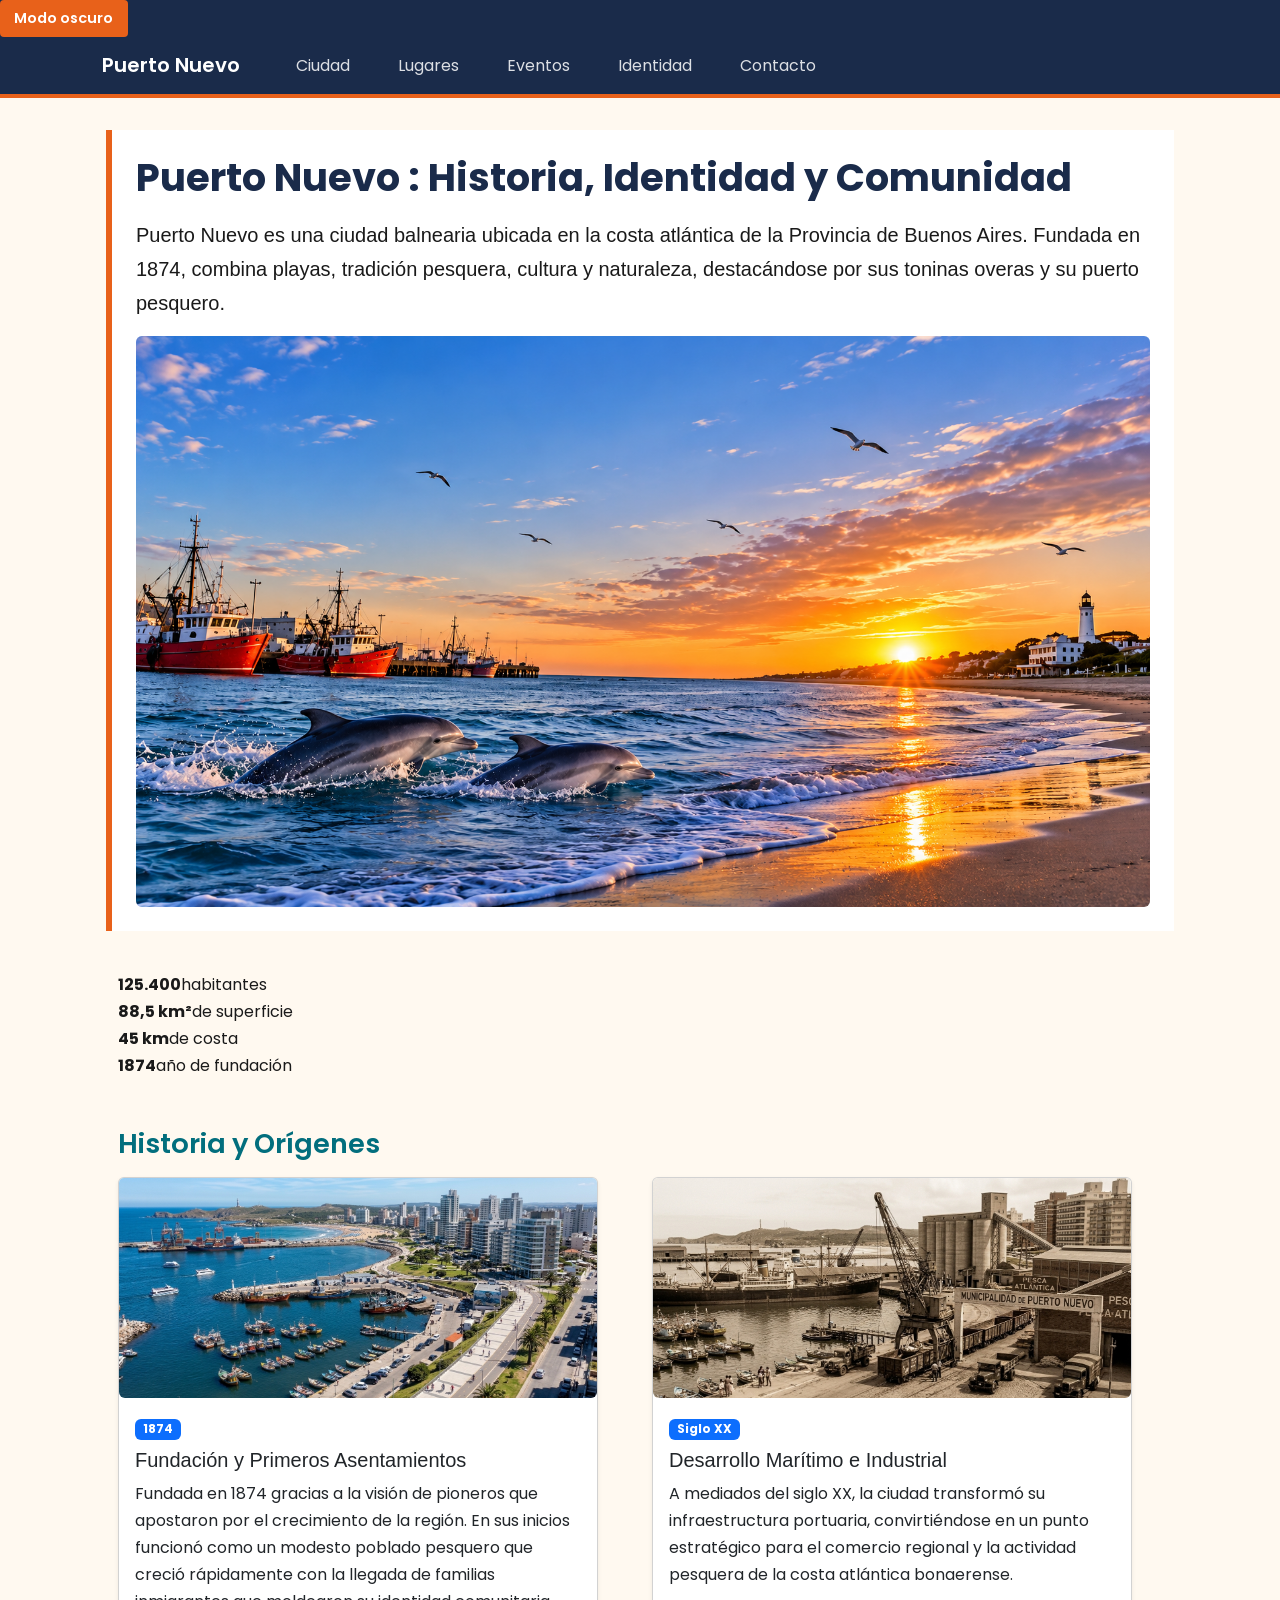
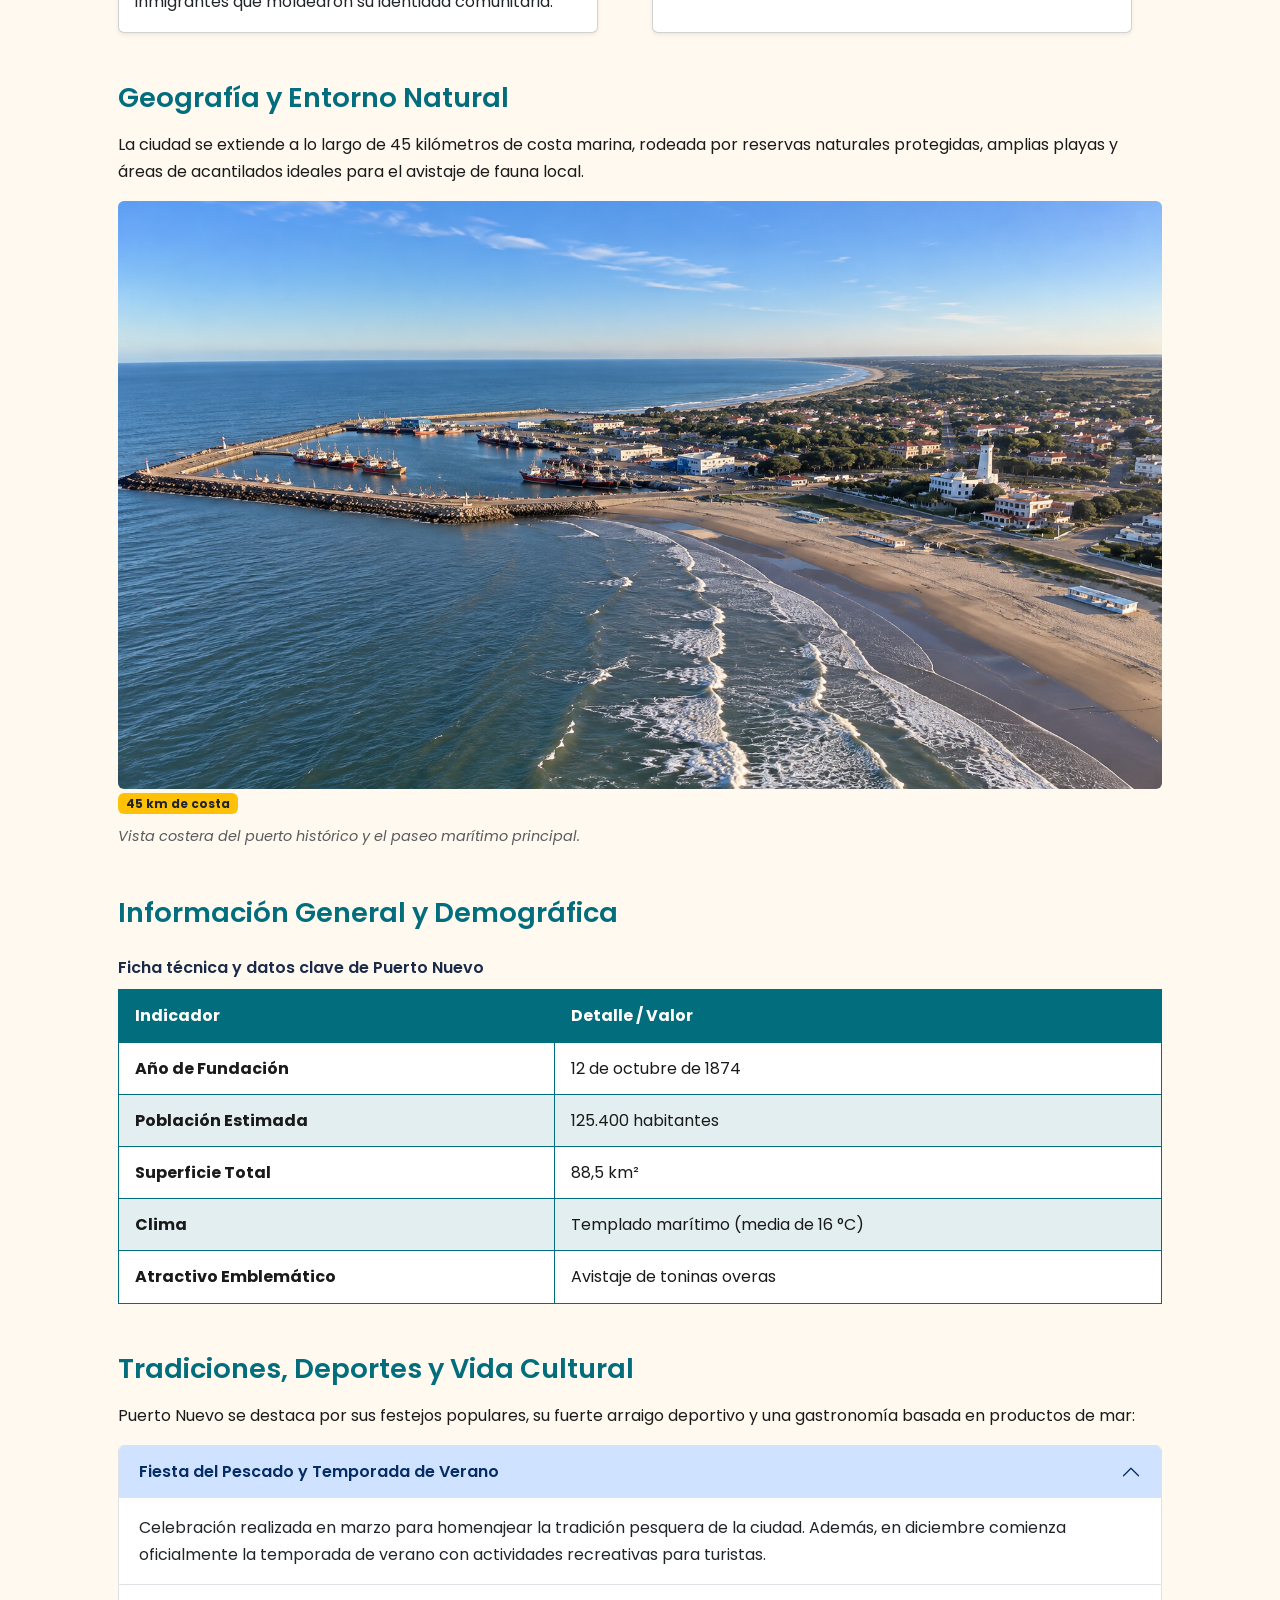
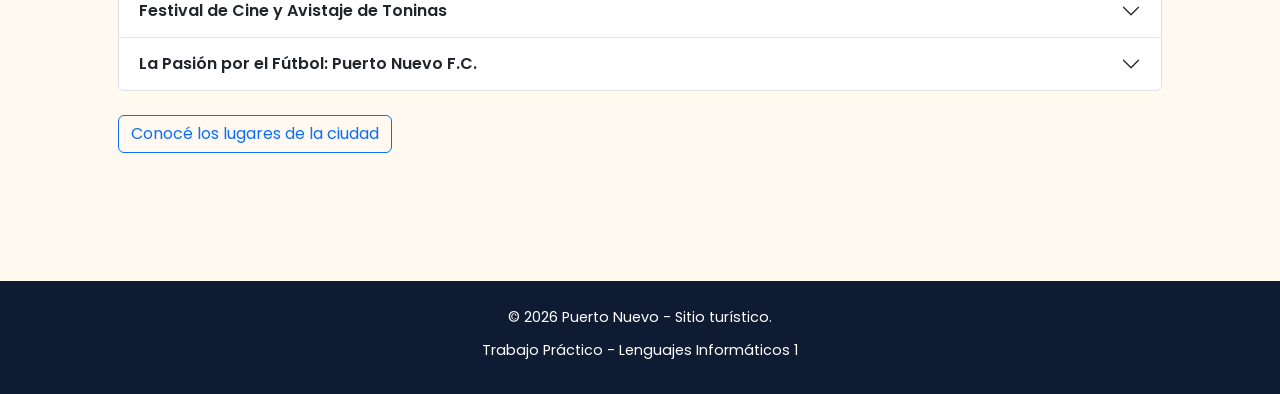
==== commit f959693e: "Imagenes en el index" ====
--- a/ciudad.html
+++ b/ciudad.html
@@ -43,7 +43,7 @@
 
     <main>
         <section id="presentacion" class="container py-4">
-            <h1>Puerto Nuevo    : Historia, Identidad y Comunidad</h1>
+            <h1>Puerto Nuevo : Historia, Identidad y Comunidad</h1>
             <p class="lead">Puerto Nuevo es una ciudad balnearia ubicada en la costa atlántica de la Provincia de Buenos
                 Aires. Fundada en 1874, combina playas, tradición pesquera, cultura y naturaleza, destacándose por sus
                 toninas overas y su puerto pesquero.</p>
--- a/css/styles.css
+++ b/css/styles.css
@@ -420,6 +420,32 @@
     height: 220px;
     object-fit: cover;
 }
-
-/* Bootstrap - personalizaciones
-
+/* Eventos */
+#identidad img {
+    width: 100%;
+    height: 700px;
+    object-fit: cover;
+    object-position: center;
+    border-radius: 10px;
+}
+/* Bootstrap - personalizaciones */
+.card{
+     width: 30rem;
+}
+
+article {
+    margin-bottom: 1.5rem;
+    padding-left: 1rem;
+    border-left: none;
+}
+
+.btn-primary{
+        background-color: var(--color-acento);
+        color: var(--color-texto-claro);
+        border-color: var(--color-acento-claro);
+        
+}
+.btn-primary:hover{
+    background-color:  var(--color-acento-claro);
+     border-color: var(--color-acento-claro);
+}
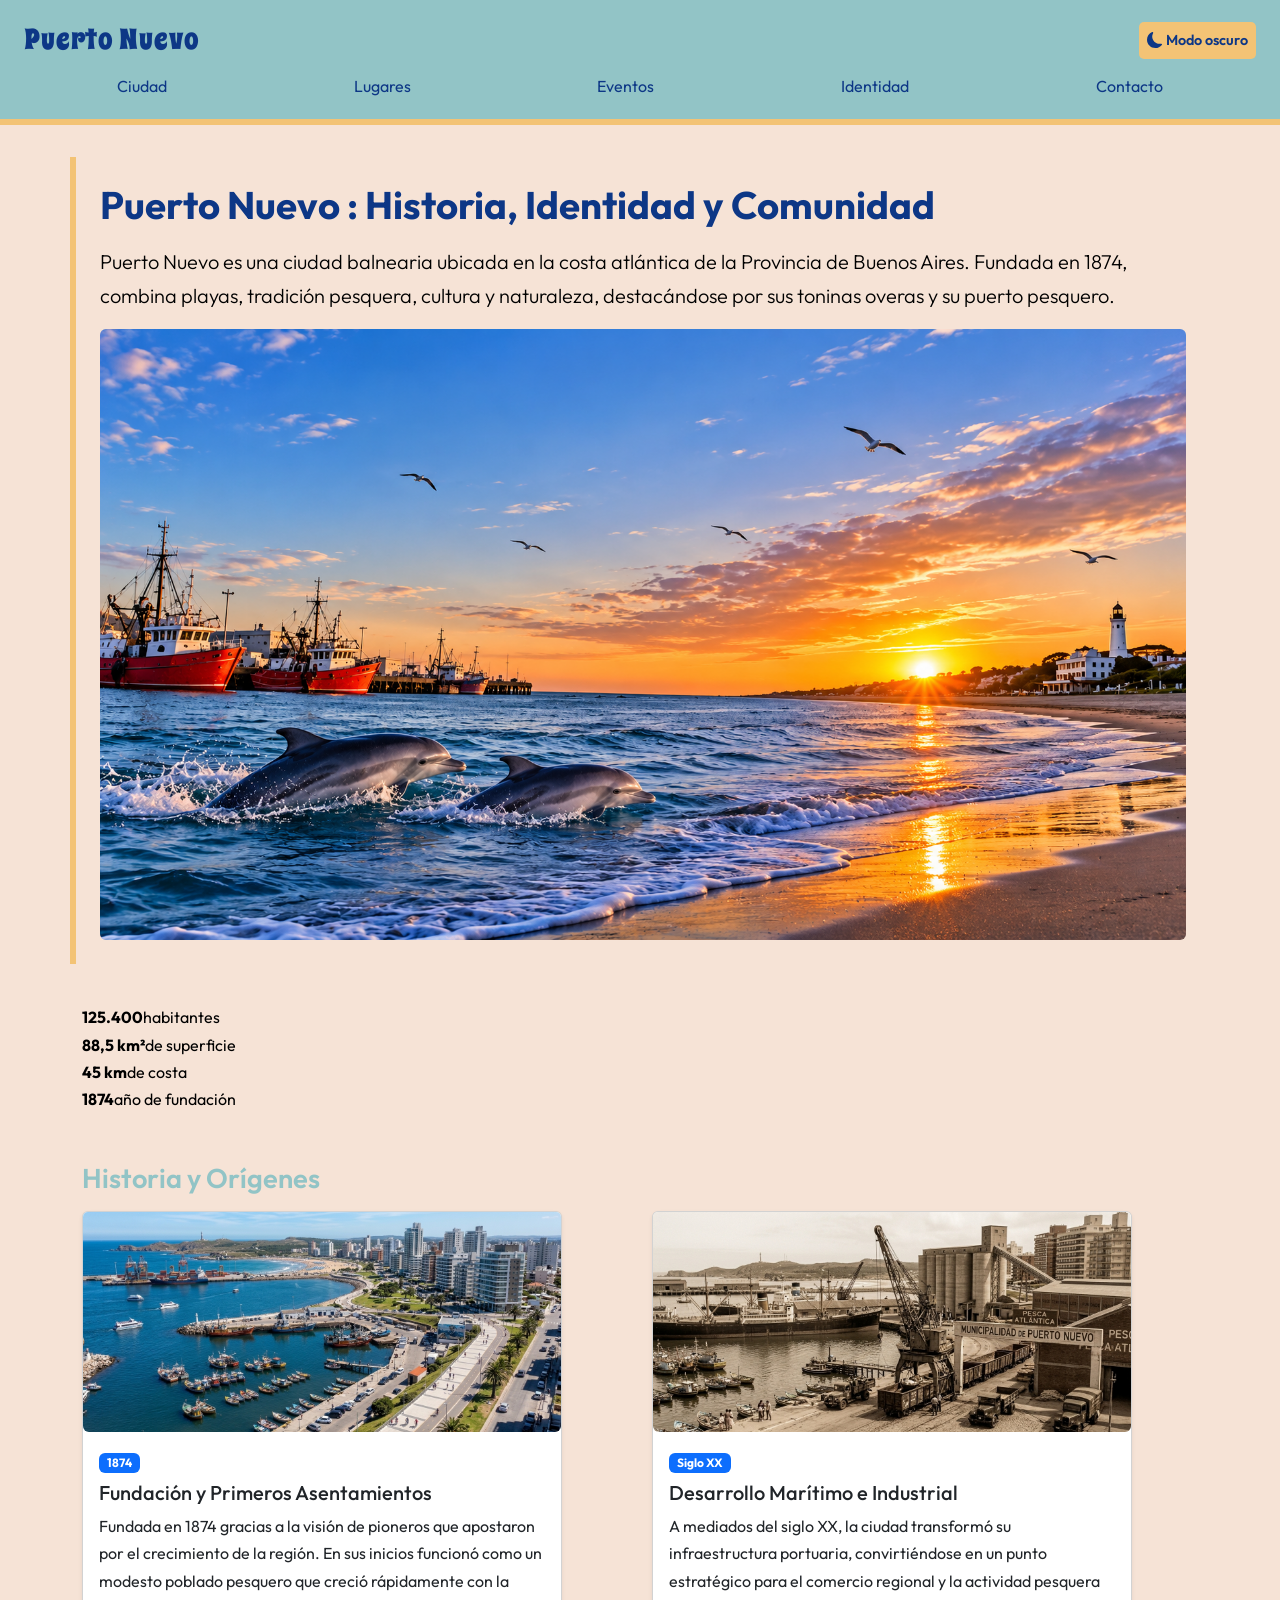
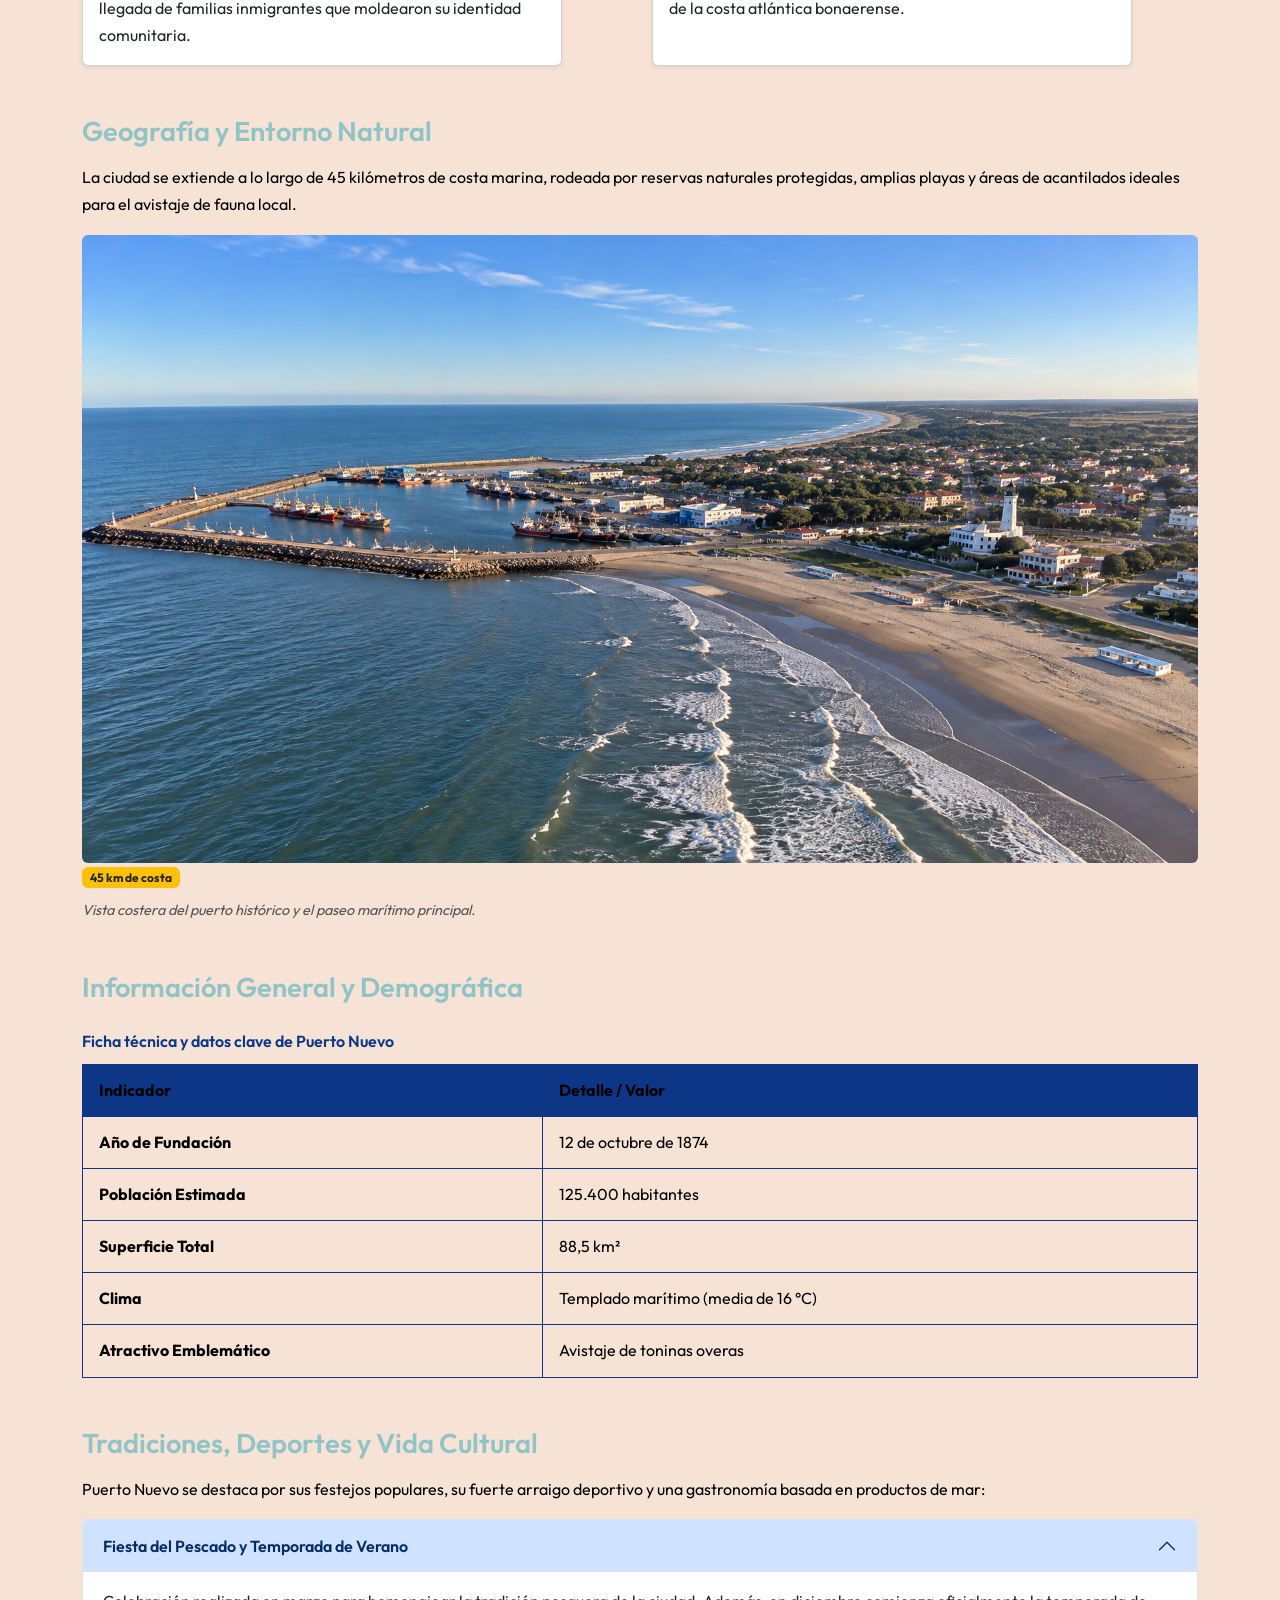
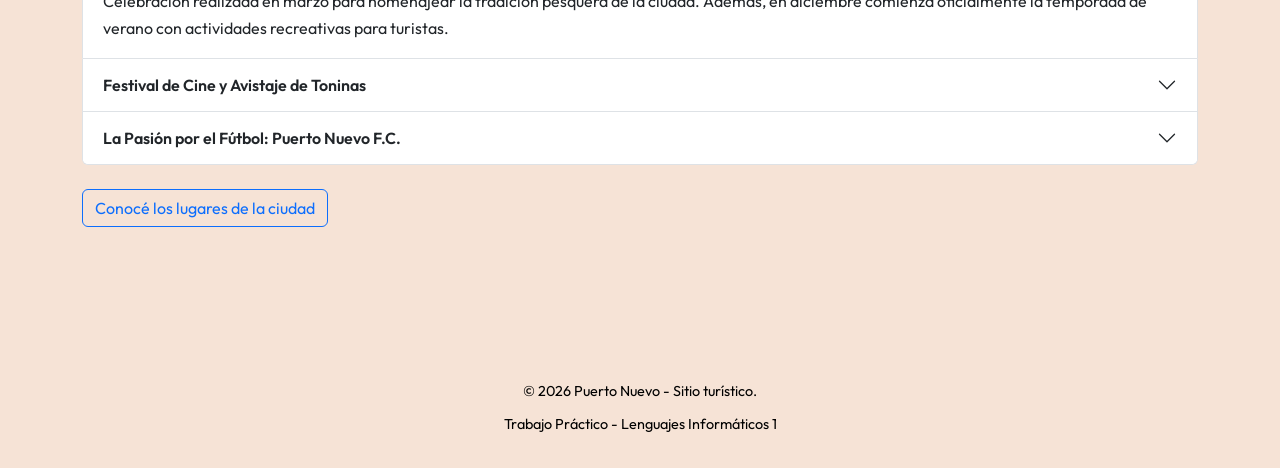
==== commit 5aaa3400: "feat: Cambio de colorimetria, cambio de diseño en el header" ====
--- a/ciudad.html
+++ b/ciudad.html
@@ -8,39 +8,43 @@
         content="Página informativa sobre Puerto Nuevo, sus lugares turísticos, historia y principales atractivos.">
     <link rel="preconnect" href="https://fonts.googleapis.com">
     <link rel="preconnect" href="https://fonts.gstatic.com" crossorigin>
-    <link href="https://fonts.googleapis.com/css2?family=Poppins:wght@400;600;700&display=swap" rel="stylesheet">
+    <link href="https://fonts.googleapis.com/css2?family=Outfit:wght@100..900&family=Spicy+Rice&display=swap" rel="stylesheet">
     <link href="https://cdn.jsdelivr.net/npm/bootstrap@5.3.3/dist/css/bootstrap.min.css" rel="stylesheet">
     <link rel="stylesheet" href="css/styles.css">
-    <script src="https://cdn.jsdelivr.net/npm/bootstrap@5.3.3/dist/js/bootstrap.bundle.min.js"></script>
     <title>Puerto Nuevo</title>
 </head>
 
 <body class="pagina-ciudad">
-
+    <!-- Header -->
     <header>
-        <button id="btn-modo" class="btn-modo" type="button">Modo oscuro</button>
-        <nav aria-label="Navegación principal" class="navbar navbar-expand-md navbar-light">
-            <div class="container-fluid">
-                <button class="navbar-toggler" type="button" data-bs-toggle="collapse"
-                    data-bs-target="#navbarSupportedContent" aria-controls="navbarSupportedContent"
-                    aria-expanded="false" aria-label="Toggle navigation">
-                    <span class="navbar-toggler-icon"></span>
-                </button>
-                <div class="collapse navbar-collapse" id="navbarSupportedContent">
-
-                    <ul class="navbar-nav me-auto mb-2 mb-lg-0">
-                        <li class="nav-item active navbar-brand"><a href="index.html">Puerto Nuevo</a></li>
-                        <li class="nav-item"><a class="nav-link" href="ciudad.html" aria-current="page">Ciudad</a></li>
-                        <li class="nav-item"><a class="nav-link" href="lugares.html">Lugares</a></li>
-                        <li class="nav-item"><a class="nav-link" href="index.html#eventos">Eventos</a></li>
-                        <li class="nav-item"><a class="nav-link" href="index.html#identidad">Identidad</a></li>
-                        <li class="nav-item"><a class="nav-link" href="contacto.html">Contacto</a></li>
-                    </ul>
-                </div>
+        <div class="header-superior">
+            <button id="btn-hamburguesa" class="btn-hamburguesa" type="button">
+            <svg xmlns="http://www.w3.org/2000/svg" width="16" height="16" fill="currentColor" class="bi bi-justify" viewBox="0 0 16 16">
+                <path fill-rule="evenodd" d="M2 12.5a.5.5 0 0 1 .5-.5h11a.5.5 0 0 1 0 1h-11a.5.5 0 0 1-.5-.5m0-3a.5.5 0 0 1 .5-.5h11a.5.5 0 0 1 0 1h-11a.5.5 0 0 1-.5-.5m0-3a.5.5 0 0 1 .5-.5h11a.5.5 0 0 1 0 1h-11a.5.5 0 0 1-.5-.5m0-3a.5.5 0 0 1 .5-.5h11a.5.5 0 0 1 0 1h-11a.5.5 0 0 1-.5-.5"/>
+            </svg>
+            </button>
+            <a href="index.html" class="header-logo">Puerto Nuevo</a>
+            <button id="btn-modo" class="btn-modo" type="button">
+                <svg xmlns="http://www.w3.org/2000/svg" width="16" height="16" fill="currentColor" class="bi bi-moon-fill" viewBox="0 0 16 16">
+                <path d="M6 .278a.77.77 0 0 1 .08.858 7.2 7.2 0 0 0-.878 3.46c0 4.021 3.278 7.277 7.318 7.277q.792-.001 1.533-.16a.79.79 0 0 1 .81.316.73.73 0 0 1-.031.893A8.35 8.35 0 0 1 8.344 16C3.734 16 0 12.286 0 7.71 0 4.266 2.114 1.312 5.124.06A.75.75 0 0 1 6 .278"/>
+                </svg>
+                <span class="texto-modo">Modo oscuro</span>
+            </button>
+        </div>
+        <!-- Nav -->
+        <nav id="navbar" class="navbar-responsive">
+            <div class="navbar-links">
+                <ul class="navbar">
+                    <li class="nav-item"><a class="nav-link" href="ciudad.html">Ciudad</a></li>
+                    <li class="nav-item"><a class="nav-link" href="lugares.html">Lugares</a></li>
+                    <li class="nav-item"><a class="nav-link" href="#eventos">Eventos</a></li>
+                    <li class="nav-item"><a class="nav-link" href="#identidad">Identidad</a></li>
+                    <li class="nav-item"><a class="nav-link" href="contacto.html">Contacto</a></li>
+                </ul>
             </div>
         </nav>
     </header>
-
+    <!-- Main -->
     <main>
         <section id="presentacion" class="container py-4">
             <h1>Puerto Nuevo : Historia, Identidad y Comunidad</h1>
--- a/css/styles.css
+++ b/css/styles.css
@@ -1,15 +1,10 @@
 :root {
-    --color-primario: #026E7D;
-    --color-secundario: #1A2B4A;
-    --color-acento: #E8611A;
-    --color-acento-claro: #F4A261;
-    --color-fondo: #FFF9F0;
-    --color-fondo-alt: #E3EEF0;
-    --color-texto: #1A1A1A;
-    --color-texto-claro: #FFFFFF;
-    --color-footer: #0F1B33;
-    --fuente-principal: 'Poppins';
-    --ancho-maximo: 1100px;
+    --color-primario: #92C4C6;
+    --color-secundario: #0d3786;
+    --color-acento: #F3C375;
+    --color-acento-claro: #dd963a;
+    --color-fondo: #F6E3D6;
+    --fuente-principal: 'Outfit', sans-serif;
 }
 
 * {
@@ -21,10 +16,11 @@
 body {
     background-color: var(--color-fondo);
     color: var(--color-texto);
-    font-family: var(--fuente-principal), sans-serif;
+    font-family: var(--fuente-principal);
     font-size: 16px;
     line-height: 1.7;
     margin: 0;
+    min-width: 320px;
 }
 
 h1, h2, h3 {
@@ -52,52 +48,89 @@
     margin-bottom: 0.5rem;
 }
 
+
+/* HEADER Y NAV */
 header {
-    background-color: var(--color-secundario);
-    padding: 1.5rem 1rem 1rem;
-    border-bottom: 4px solid var(--color-acento);
-}
-
-header h1,
-header nav {
-    max-width: var(--ancho-maximo);
-    margin-left: auto;
-    margin-right: auto;
-}
-
-header h1 {
-    color: var(--color-texto-claro);
-    font-size: 2rem;
-    margin-bottom: 0.75rem;
-}
-
-nav ul {
+    background-color: var(--color-primario);
+    color: var(--color-secundario);
+    padding: 1rem 1.5rem;
+    padding-bottom: 0.5rem;
+    border-bottom: 0.4em solid var(--color-acento);
+    top: 0;
+    position: sticky;
+    z-index: 1030;
+}
+.header-superior {
+    display: flex;
+    justify-content: space-between;
+    align-items: center;
+}
+
+.header-logo {
+    color: var(--color-texto-claro);
+    font-weight: 400;
+    letter-spacing: 0.03em;
+    font-size: 1.8rem;
+    font-family: 'Spicy Rice', sans-serif;
+}
+
+header a{
+    color: var(--color-texto-claro);
+    text-decoration: none;
+    font-weight: 600;
+    font-size: 1.5rem;
+}
+
+.navbar{
+    display: flex;
+    justify-content: space-around;
+    align-items: center;
+}
+
+ul{
     list-style: none;
-    display: flex;
-    flex-wrap: wrap;
-    gap: 0.5rem 2rem;
-}
-
-nav a {
-    color: var(--color-texto-claro);
-    text-decoration: none;
-    font-weight: 600;
-    padding: 0.4rem 0;
-    border-bottom: 2px solid transparent;
-}
-
-nav a:hover {
-    color: var(--color-acento-claro);
-    border-bottom-color: var(--color-acento-claro);
-}
-
-
-.navbar nav a[aria-current="page"] {
-    border-bottom-color: var(--color-texto-claro);
-}
-
-
-
+    margin: 0;
+}
+
+.navbar .nav-link{
+    position: relative;
+    padding-bottom: 3px;
+}
+
+.navbar .nav-link::after{
+    content: "";
+    position: absolute;
+    left: 50%;
+    bottom: 0;
+    transform: translateX(-50%);
+    width: 0;
+    height: 3px;
+    background-color: var(--color-acento);
+    transition: width 0.3s ease;
+}
+
+.navbar .nav-link:hover::after{
+    width: 100%;
+}
+
+.btn-hamburguesa{
+    background-color: transparent;
+    color: var(--color-secundario);
+    border: none;
+    padding: 0.4rem 0.5rem;
+    border-radius: 5px;
+    cursor: pointer;
+    display: none;
+    align-items: center;
+    justify-content: center;
+}
+
+.btn-hamburguesa svg{
+    width: 1.8rem;
+    height: 1.8rem;
+}
+
+/* MAIN Y FOOTER */
 footer {
     background-color: var(--color-footer);
     color: var(--color-texto-claro);
@@ -239,13 +272,13 @@
 
 th,
 td {
-    border: 1px solid var(--color-primario);
+    border: 1px solid var(--color-secundario);
     padding: 0.75rem 1rem;
     text-align: left;
 }
 
 thead th {
-    background-color: var(--color-primario);
+    background-color: var(--color-secundario);
     color: var(--color-texto-claro);
 }
 
@@ -270,7 +303,7 @@
     width: 100%;
     padding: 0.6rem 0.8rem;
     margin-bottom: 1rem;
-    border: 2px solid var(--color-primario);
+    border: 2px solid var(--color-secundario);
     border-radius: 4px;
     font-family: inherit;
     font-size: 1rem;
@@ -344,13 +377,17 @@
 /* Botón de Modo Oscuro */
 .btn-modo {
     background-color: var(--color-acento);
-    color: var(--color-texto-claro);
+    color: var(--color-secundario);
     border: none;
-    padding: 0.4rem 0.9rem;
-    border-radius: 4px;
+    padding: 0.4rem 0.5rem;
+    border-radius: 5px;
     font-weight: 600;
     cursor: pointer;
     font-size: 0.9rem;
+    display: flex;
+    align-items: center;
+    justify-content: center;
+    gap: 0.2rem;
 }
 
 .btn-modo:hover {
@@ -395,26 +432,12 @@
 body.modo-oscuro footer {
     background-color: #080d1a;
 }
-header {
-    padding: 0;
-    border-bottom: 4px solid var(--color-acento);
-    position: sticky;
-    top: 0;
-    z-index: 1030;
-}
-
-.navbar {
-    padding-top: 0.4rem;
-    padding-bottom: 0.4rem;
-    --bs-navbar-color: rgba(255, 255, 255, 0.85);
-    --bs-navbar-hover-color: var(--color-acento-claro);
-    --bs-navbar-active-color: #ffffff;
-}
-
-.logo-navbar {
-    height: 44px;
-    width: auto;
-}
+
+body.modo-oscuro .btn-modo svg {
+    width: 18px;
+    height: 18px;
+}
+
 /* Para que las imágenes de las tarjetas tengan la misma altura y no desalinien el contenido */
 .card img.card-img-top {
     height: 220px;
@@ -449,3 +472,39 @@
     background-color:  var(--color-acento-claro);
      border-color: var(--color-acento-claro);
 }
+
+/* RESPONSIVE */
+@media (max-width: 460px){
+.btn-hamburguesa{
+    display: block;
+  }
+
+.btn-modo{
+    width: 2rem;
+    height: 2rem;
+    padding: 0;
+    border-radius: 50%;
+    font-size: 1.1rem;
+    }
+
+.texto-modo{
+    display: none;
+  }
+
+.navbar-responsive {
+        display: none;
+        width: 100%;
+    }
+
+    /* 2. Cuando JS agrega .abierto al tocar la hamburguesa, aparece */
+    .navbar-responsive.abierto {
+        display: block;
+    }
+
+.navbar {
+    flex-direction: column;
+    align-items: flex-start;
+    gap: 0.5rem;
+    padding: 0.75rem 0;
+    }
+}
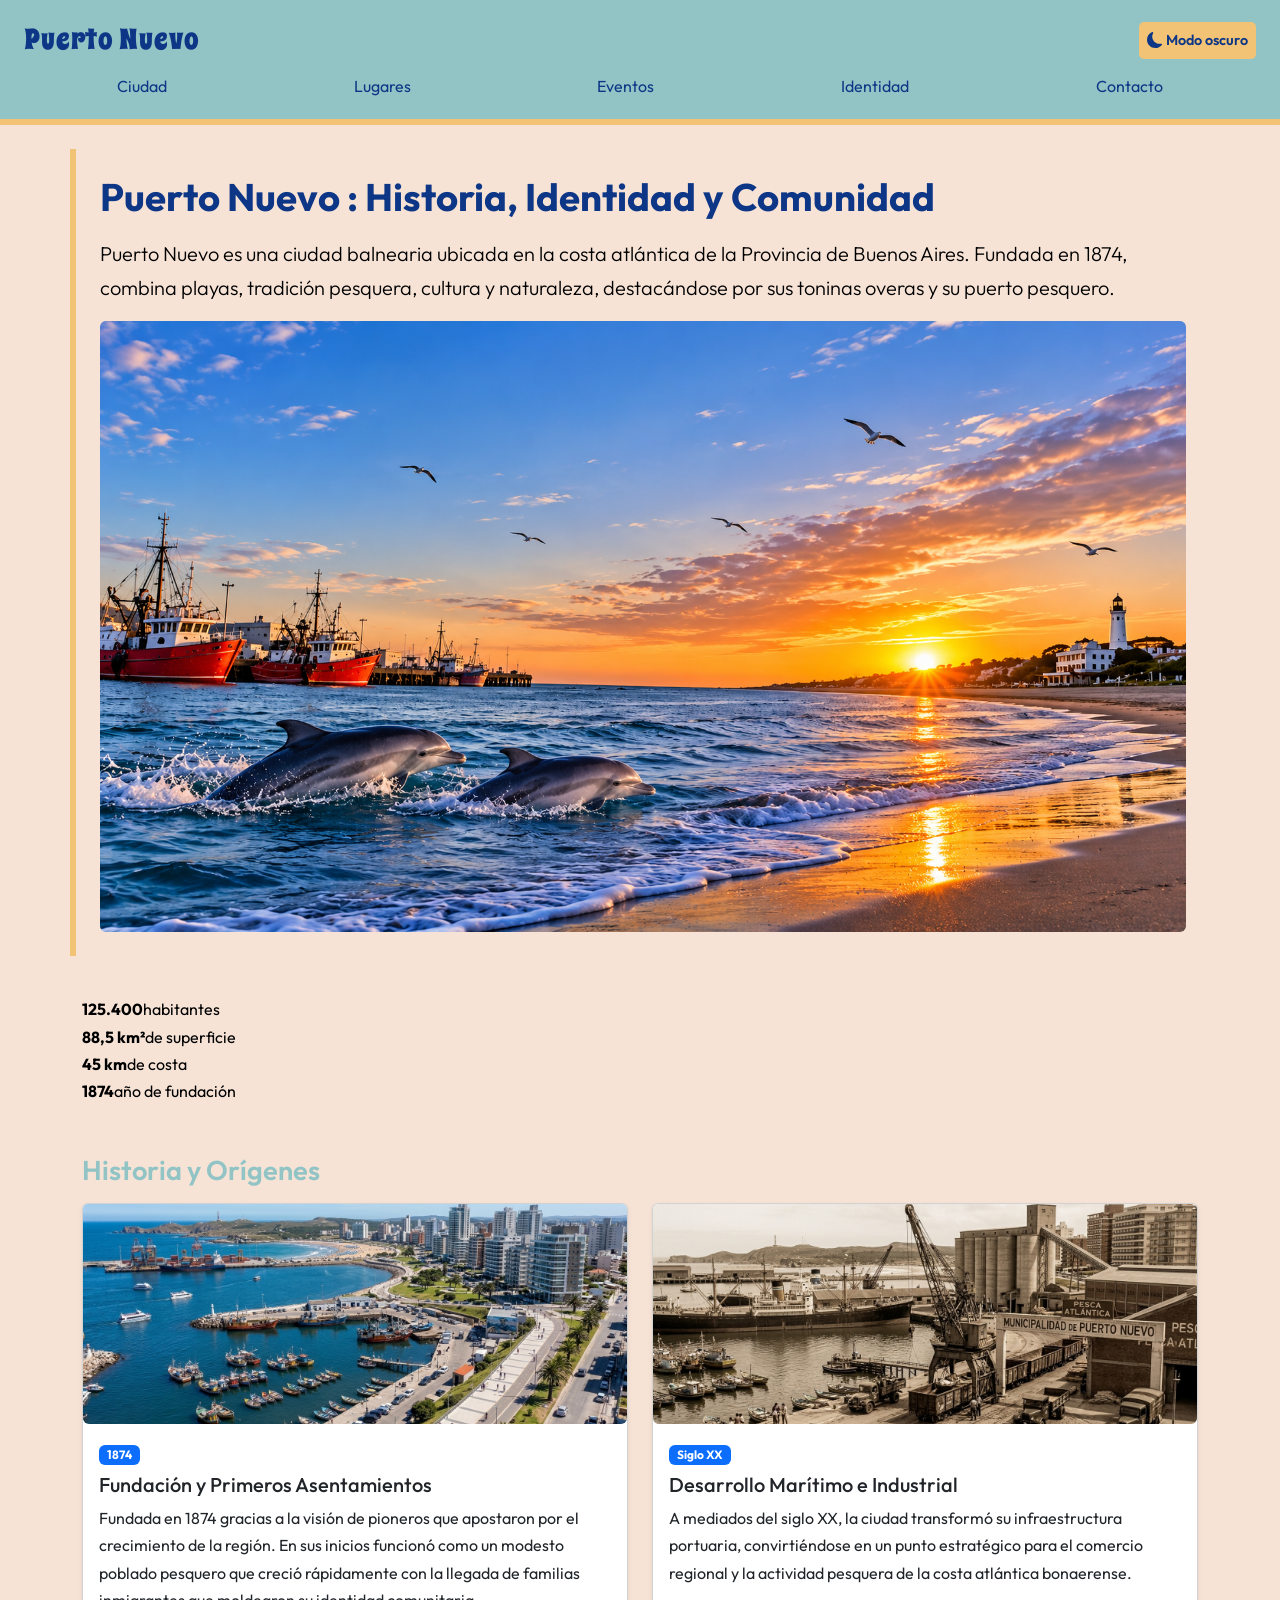
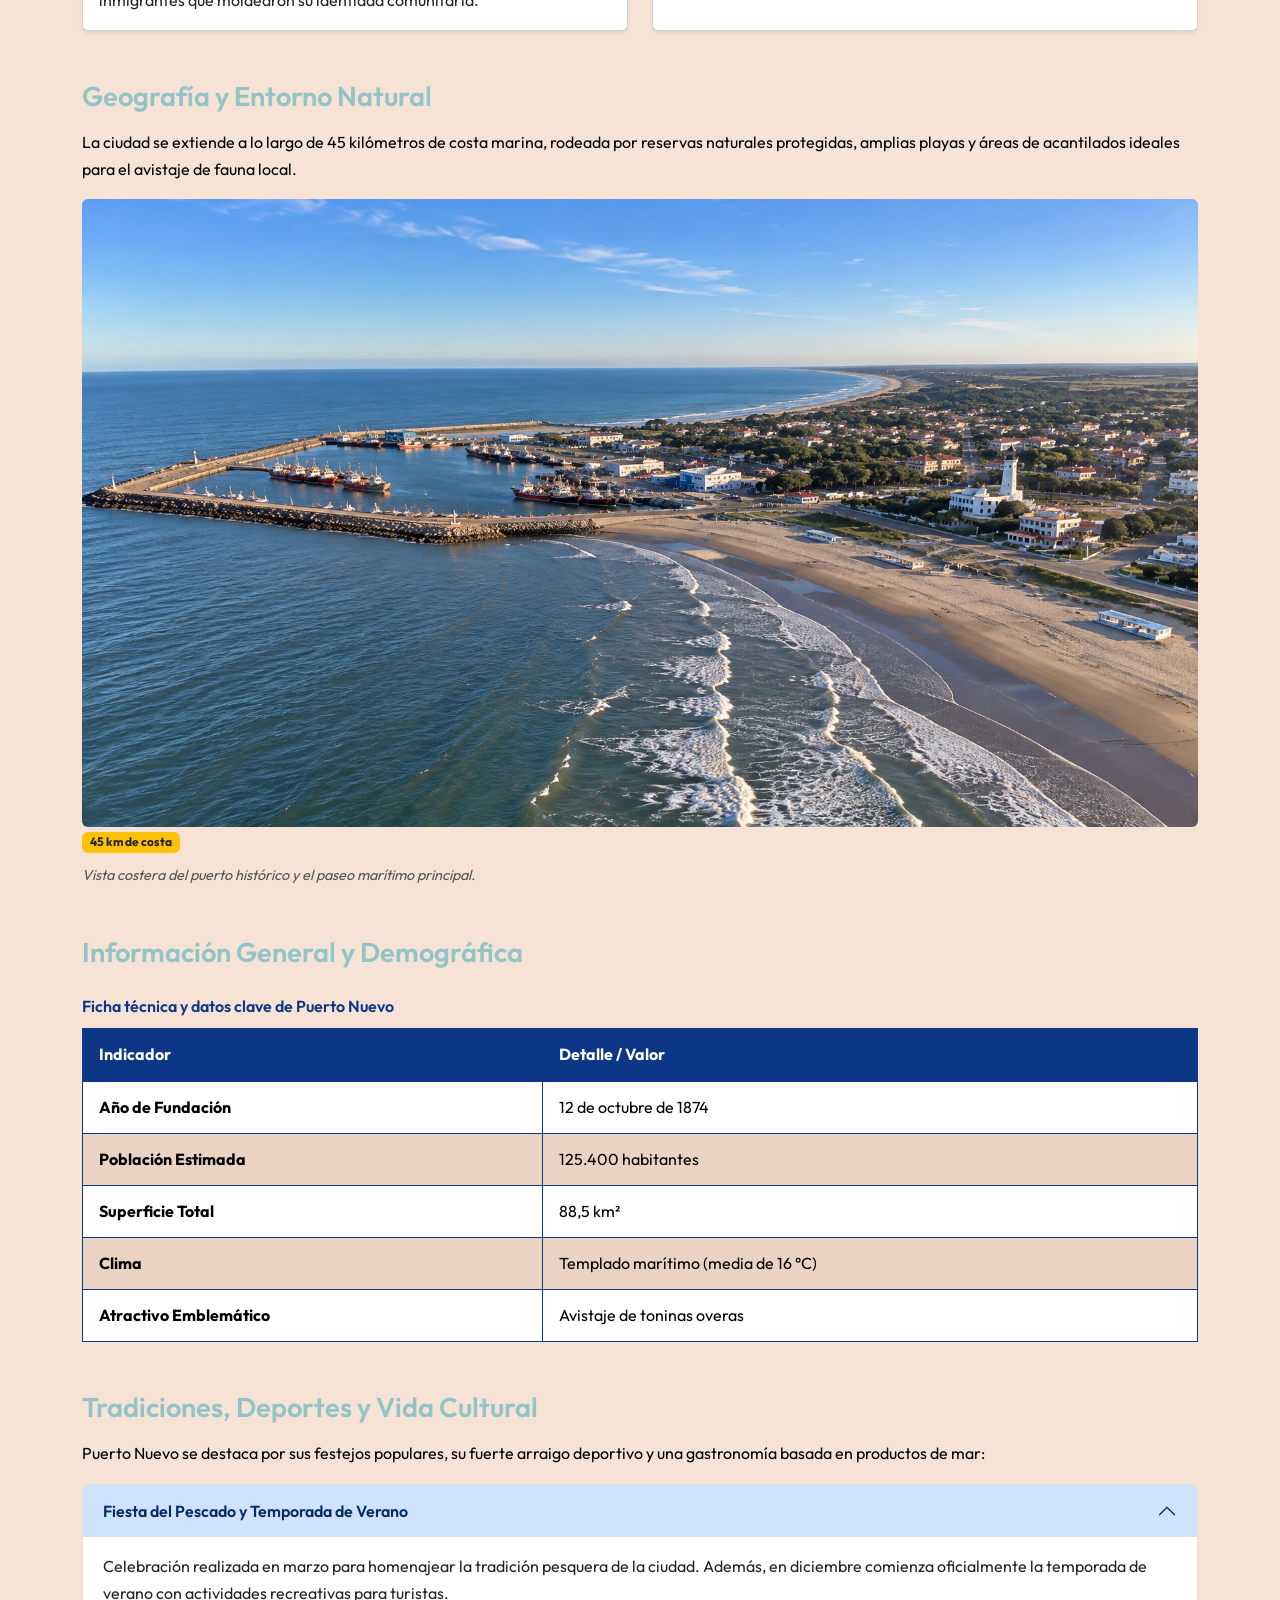
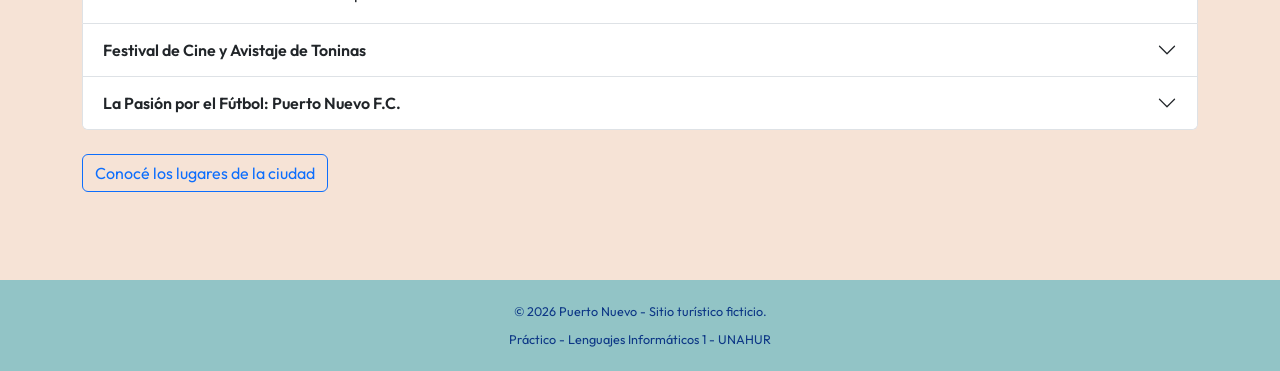
==== commit f93305f0: "fix: corrijo validacion W3C, modo oscuro en componentes y footer" ====
--- a/ciudad.html
+++ b/ciudad.html
@@ -57,6 +57,7 @@
 
         <!-- Datos rápidos: Flexbox con flex-wrap, gap y flex: 1 1 Xpx -->
         <section id="datos-rapidos" class="container mb-5">
+            <h2 class="visually-hidden">Datos rápidos de la ciudad</h2>
             <div class="datos-rapidos">
                 <div class="dato"><strong>125.400</strong><span>habitantes</span></div>
                 <div class="dato"><strong>88,5 km²</strong><span>de superficie</span></div>
@@ -215,8 +216,8 @@
     </main>
 
     <footer>
-        <p>&copy; 2026 Puerto Nuevo - Sitio turístico.</p>
-        <p>Trabajo Práctico - Lenguajes Informáticos 1</p>
+        <p><small>&copy; 2026 Puerto Nuevo - Sitio turístico ficticio.</small></p>
+        <p><small>Práctico - Lenguajes Informáticos 1 - UNAHUR</small></p>
     </footer>
 
     <!-- Bootstrap JS: antes del </body> -->
--- a/css/styles.css
+++ b/css/styles.css
@@ -4,7 +4,10 @@
     --color-acento: #F3C375;
     --color-acento-claro: #dd963a;
     --color-fondo: #F6E3D6;
+    --color-texto-claro: #FFFFFF;
+    --color-fondo-alt: #ebd3c3;
     --fuente-principal: 'Outfit', sans-serif;
+    --ancho-minimo: 320px;
 }
 
 * {
@@ -19,8 +22,7 @@
     font-family: var(--fuente-principal);
     font-size: 16px;
     line-height: 1.7;
-    margin: 0;
-    min-width: 320px;
+    min-width: var(--ancho-minimo);
 }
 
 h1, h2, h3 {
@@ -67,7 +69,7 @@
 }
 
 .header-logo {
-    color: var(--color-texto-claro);
+    color: var(--color-secundario);
     font-weight: 400;
     letter-spacing: 0.03em;
     font-size: 1.8rem;
@@ -75,7 +77,7 @@
 }
 
 header a{
-    color: var(--color-texto-claro);
+    color: var(--color-secundario);
     text-decoration: none;
     font-weight: 600;
     font-size: 1.5rem;
@@ -132,46 +134,29 @@
 
 /* MAIN Y FOOTER */
 footer {
-    background-color: var(--color-footer);
-    color: var(--color-texto-claro);
-    padding: 1.5rem 1rem;
-    margin-top: 3rem;
+    background-color: var(--color-primario);
+    color: var(--color-secundario);
+    padding: 1rem 1.5rem;
     text-align: center;
     font-size: 0.9rem;
+    margin-top: 1rem;
 }
 
 footer p {
-    max-width: var(--ancho-maximo);
-    margin: 0 auto 0.5rem;
-}
-
-footer a {
-    color: var(--color-acento-claro);
-    font-weight: 600;
-}
-
-footer a:hover {
-    color: var(--color-texto-claro);
-}
-
+    margin: 0.2rem 0;
+}
 
 main {
-    max-width: var(--ancho-maximo);
     margin: 0 auto;
-    padding: 2rem 1rem;
+    padding: 1.5rem;
 }
 
 section {
     margin-bottom: 2.5rem;
 }
 
-p {
-    margin-bottom: 1rem;
-}
-
 #presentacion,
 #inicio {
-    background-color: var(--color-texto-claro);
     border-left: 6px solid var(--color-acento);
     padding: 2rem 1.5rem;
 }
@@ -188,15 +173,15 @@
     position: absolute;
     top: 50%;
     left: 50%;
-    text-align: center;
     transform: translate(-50%, -50%);
+    width: 80%;
 }
 .hero h1{
     color: var(--color-texto-claro);
 }
 .hero .btn{
     background-color: var(--color-acento);
-    color: var(--color-texto-claro);
+    color: var(--color-secundario);
     text-decoration: none;
     padding: 0.75rem 1.75rem;
 }
@@ -209,6 +194,7 @@
 .hero .btn:hover{
     background-color: var(--color-acento-claro) ;
 }
+
 article {
     margin-bottom: 1.5rem;
     padding-left: 1rem;
@@ -307,7 +293,7 @@
     border-radius: 4px;
     font-family: inherit;
     font-size: 1rem;
-    background-color: var(--color-texto-claro);
+    background-color: var(--color-fondo-alt);
     color: var(--color-texto);
 }
 
@@ -318,24 +304,6 @@
     border-color: var(--color-acento);
 }
 
-button,
-input[type="submit"] {
-    width: auto;
-    padding: 0.6rem 1.5rem;
-    border: none;
-    border-radius: 4px;
-    background-color: var(--color-secundario);
-    color: var(--color-texto-claro);
-    font-family: inherit;
-    font-size: 1rem;
-    font-weight: 600;
-    cursor: pointer;
-}
-
-button:hover,
-input[type="submit"]:hover {
-    background-color: var(--color-primario);
-}
 article section {
     margin-bottom: 0;
 }
@@ -358,7 +326,6 @@
 #contacto-info,
 #contacto-formulario {
     flex: 1 1 300px;
-    background-color: var(--color-texto-claro);
     padding: 1.5rem;
     border-radius: 6px;
     border-top: 4px solid var(--color-primario);
@@ -375,7 +342,9 @@
 
 
 /* Botón de Modo Oscuro */
-.btn-modo {
+.btn-modo,
+button,
+input[type="submit"] {
     background-color: var(--color-acento);
     color: var(--color-secundario);
     border: none;
@@ -390,52 +359,71 @@
     gap: 0.2rem;
 }
 
-.btn-modo:hover {
+.btn-modo:hover,
+button:hover,
+input[type="submit"]:hover {
     background-color: var(--color-acento-claro);
 }
 
+/* Modo oscuro */
 body.modo-oscuro {
     background-color: #121212;
     color: #e0e0e0;
 }
 
-body.modo-oscuro header {
+body.modo-oscuro header,
+body.modo-oscuro footer,
+body.modo-oscuro .accordion-button:not(.collapsed) {
     background-color: #0b132b;
-}
-
-/* Agregamos #inicio a la lista */
+    color: #4da8da;
+}
+
+body.modo-oscuro .header-logo {
+    color: var(--color-acento);
+}
+
 body.modo-oscuro #presentacion,
 body.modo-oscuro #inicio,
 body.modo-oscuro #contacto-info,
 body.modo-oscuro #contacto-formulario,
 body.modo-oscuro article,
-body.modo-oscuro table {
+body.modo-oscuro table,
+body.modo-oscuro .card,
+body.modo-oscuro .accordion-item {
     background-color: #1e1e1e;
-    color: #ffffff;
-}
-
-body.modo-oscuro h1, 
-body.modo-oscuro h2, 
-body.modo-oscuro h3,
-body.modo-oscuro dt {
-    color: #4da8da;
+    color: var(--color-texto-claro);
+    border-color: #026e7d;
 }
 
 body.modo-oscuro input,
 body.modo-oscuro select,
-body.modo-oscuro textarea {
+body.modo-oscuro textarea,
+body.modo-oscuro .accordion-button {
     background-color: #2b2b2b;
-    color: #ffffff;
+    color: var(--color-texto-claro);
     border-color: #026e7d;
 }
 
-body.modo-oscuro footer {
-    background-color: #080d1a;
+body.modo-oscuro h1,
+body.modo-oscuro h2,
+body.modo-oscuro h3,
+body.modo-oscuro dt,
+body.modo-oscuro a {
+    color: #4da8da;
+}
+body.modo-oscuro .btn-primary{
+    background-color: #026e7d;
+    color: var(--color-texto-claro);
+    border-color: #4da8da;
 }
 
 body.modo-oscuro .btn-modo svg {
     width: 18px;
     height: 18px;
+}
+
+body.modo-oscuro .accordion-button::after {
+    filter: invert(1);
 }
 
 /* Para que las imágenes de las tarjetas tengan la misma altura y no desalinien el contenido */
@@ -453,7 +441,7 @@
 }
 /* Bootstrap - personalizaciones */
 .card{
-     width: 30rem;
+     width: 100%;
 }
 
 article {
@@ -462,49 +450,50 @@
     border-left: none;
 }
 
-.btn-primary{
-        background-color: var(--color-acento);
-        color: var(--color-texto-claro);
-        border-color: var(--color-acento-claro);
-        
-}
-.btn-primary:hover{
-    background-color:  var(--color-acento-claro);
-     border-color: var(--color-acento-claro);
+.btn-primary {
+    background-color: var(--color-acento);
+    color: var(--color-secundario);
+    border-color: var(--color-acento-claro);
+}
+
+.btn-primary:hover {
+    background-color: var(--color-acento-claro);
+    border-color: var(--color-acento-claro);
+    color: var(--color-texto-claro);
 }
 
 /* RESPONSIVE */
-@media (max-width: 460px){
-.btn-hamburguesa{
-    display: block;
-  }
-
-.btn-modo{
-    width: 2rem;
-    height: 2rem;
-    padding: 0;
-    border-radius: 50%;
-    font-size: 1.1rem;
-    }
-
-.texto-modo{
-    display: none;
-  }
-
-.navbar-responsive {
-        display: none;
-        width: 100%;
-    }
-
-    /* 2. Cuando JS agrega .abierto al tocar la hamburguesa, aparece */
-    .navbar-responsive.abierto {
+@media (max-width: 490px){
+    .btn-hamburguesa{
         display: block;
     }
 
-.navbar {
-    flex-direction: column;
-    align-items: flex-start;
-    gap: 0.5rem;
-    padding: 0.75rem 0;
+    .btn-modo{
+        width: 2rem;
+        height: 2rem;
+        padding: 0;
+        border-radius: 50%;
+        font-size: 1.1rem;
+        }
+
+    .texto-modo{
+        display: none;
     }
-}
+
+    .navbar-responsive {
+            display: none;
+            width: 100%;
+        }
+
+        /* 2. Cuando JS agrega .abierto al tocar la hamburguesa, aparece */
+        .navbar-responsive.abierto {
+            display: block;
+        }
+
+    .navbar {
+        flex-direction: column;
+        align-items: flex-start;
+        gap: 0.5rem;
+        padding: 0.75rem 0;
+        }
+}
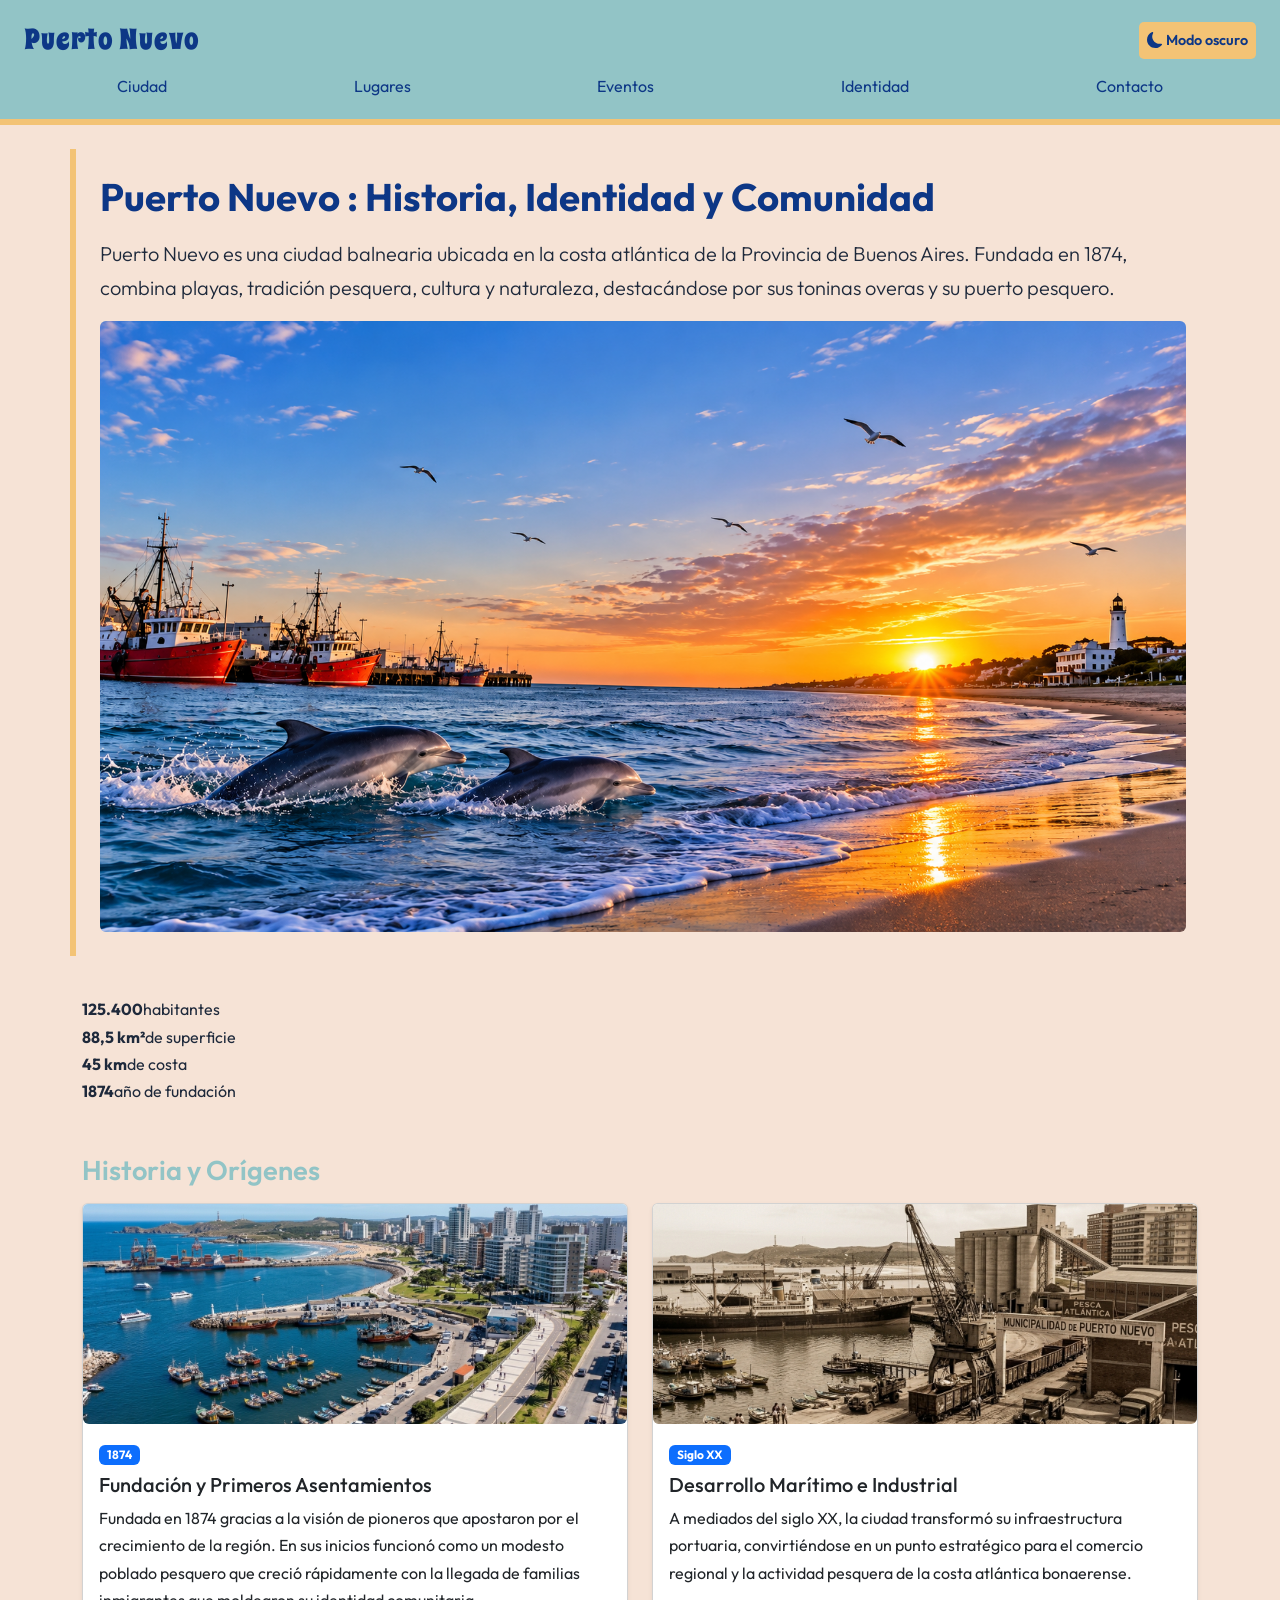
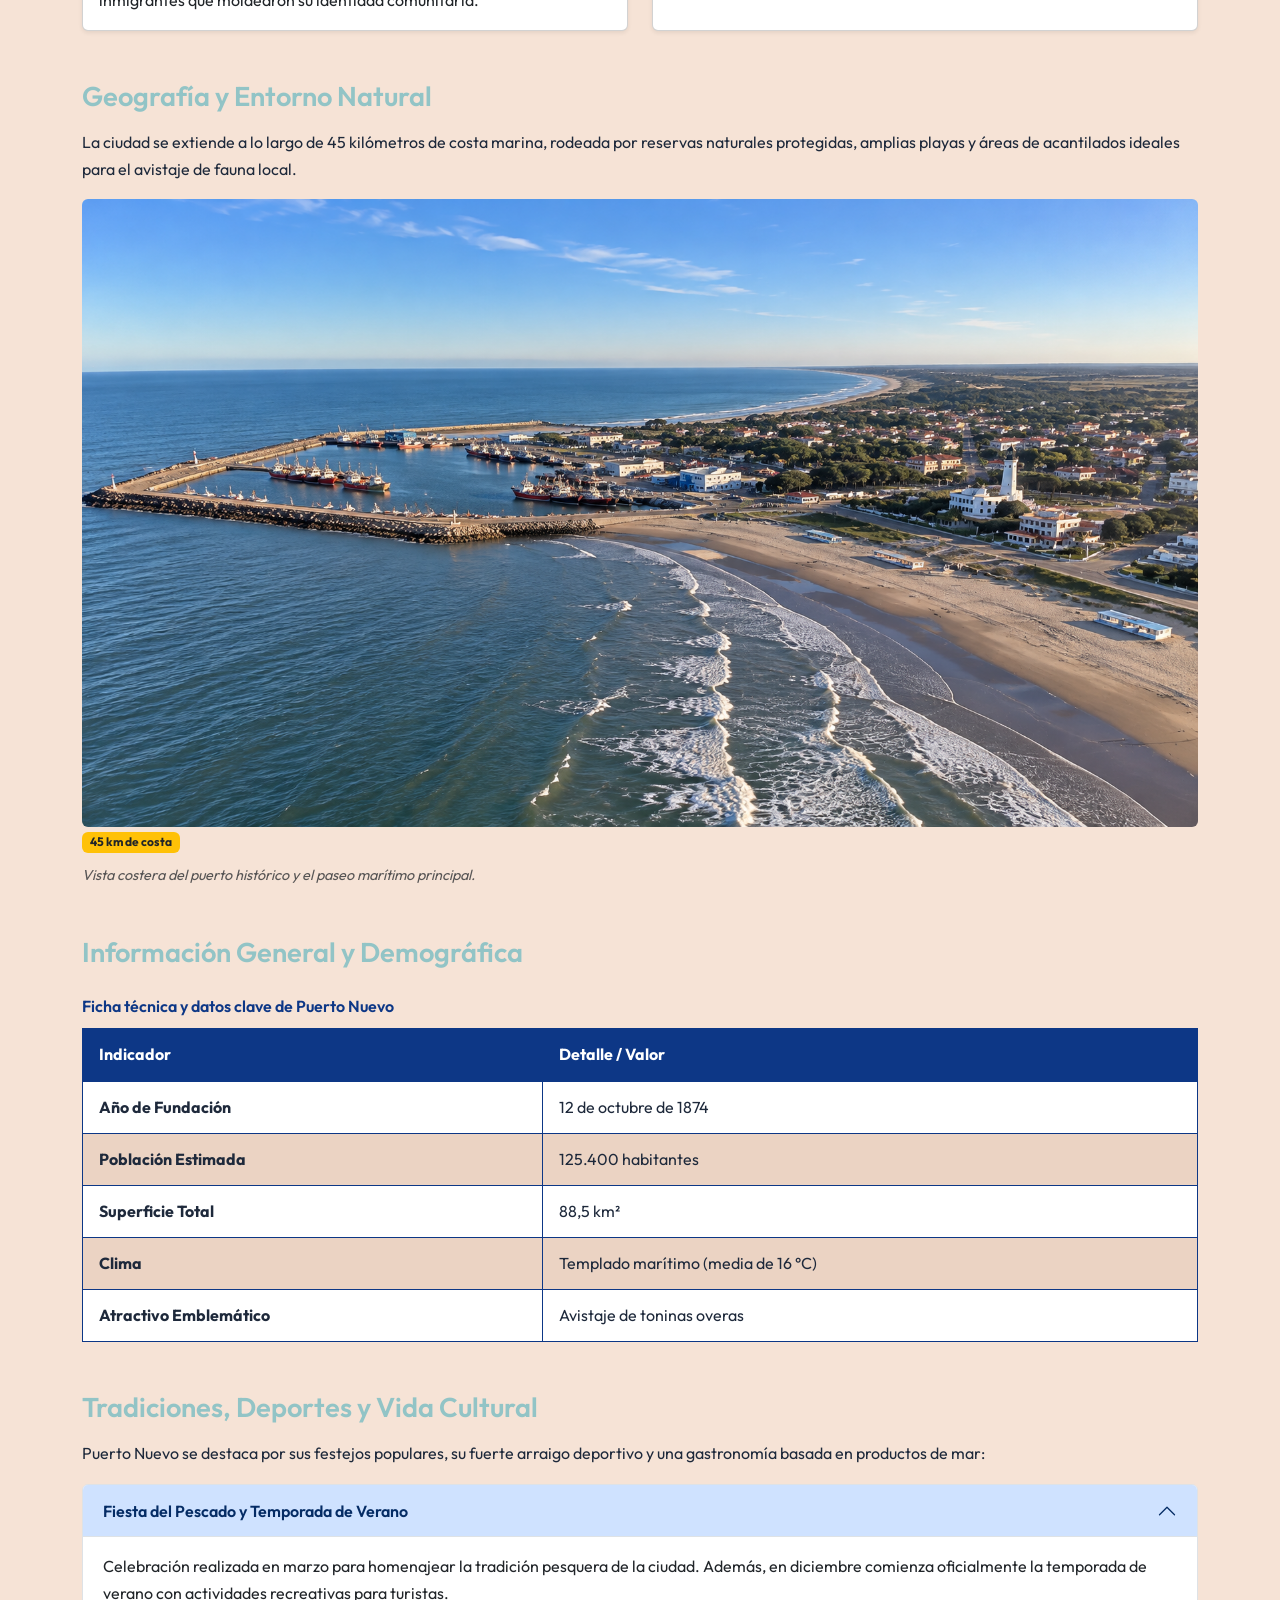
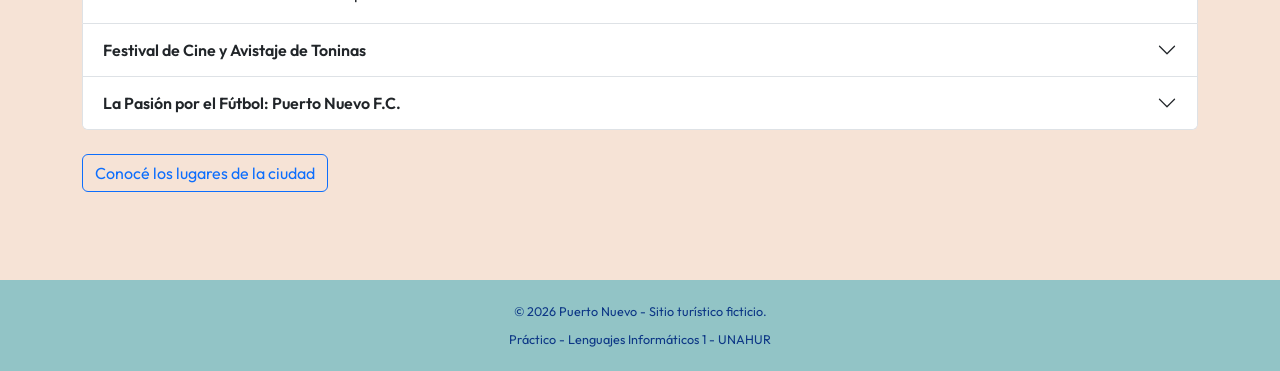
==== commit 94271d36: "fix: direccion de enlaces y title" ====
--- a/ciudad.html
+++ b/ciudad.html
@@ -11,7 +11,7 @@
     <link href="https://fonts.googleapis.com/css2?family=Outfit:wght@100..900&family=Spicy+Rice&display=swap" rel="stylesheet">
     <link href="https://cdn.jsdelivr.net/npm/bootstrap@5.3.3/dist/css/bootstrap.min.css" rel="stylesheet">
     <link rel="stylesheet" href="css/styles.css">
-    <title>Puerto Nuevo</title>
+    <title>Puerto Nuevo - Ciudad</title>
 </head>
 
 <body class="pagina-ciudad">
@@ -37,8 +37,8 @@
                 <ul class="navbar">
                     <li class="nav-item"><a class="nav-link" href="ciudad.html">Ciudad</a></li>
                     <li class="nav-item"><a class="nav-link" href="lugares.html">Lugares</a></li>
-                    <li class="nav-item"><a class="nav-link" href="#eventos">Eventos</a></li>
-                    <li class="nav-item"><a class="nav-link" href="#identidad">Identidad</a></li>
+                    <li class="nav-item"><a class="nav-link" href="index.html#eventos">Eventos</a></li>
+                    <li class="nav-item"><a class="nav-link" href="index.html#identidad">Identidad</a></li>
                     <li class="nav-item"><a class="nav-link" href="contacto.html">Contacto</a></li>
                 </ul>
             </div>
--- a/css/styles.css
+++ b/css/styles.css
@@ -18,7 +18,7 @@
 
 body {
     background-color: var(--color-fondo);
-    color: var(--color-texto);
+    color: #1E293B;
     font-family: var(--fuente-principal);
     font-size: 16px;
     line-height: 1.7;
@@ -294,7 +294,7 @@
     font-family: inherit;
     font-size: 1rem;
     background-color: var(--color-fondo-alt);
-    color: var(--color-texto);
+    color: #1E293B;
 }
 
 input:focus,
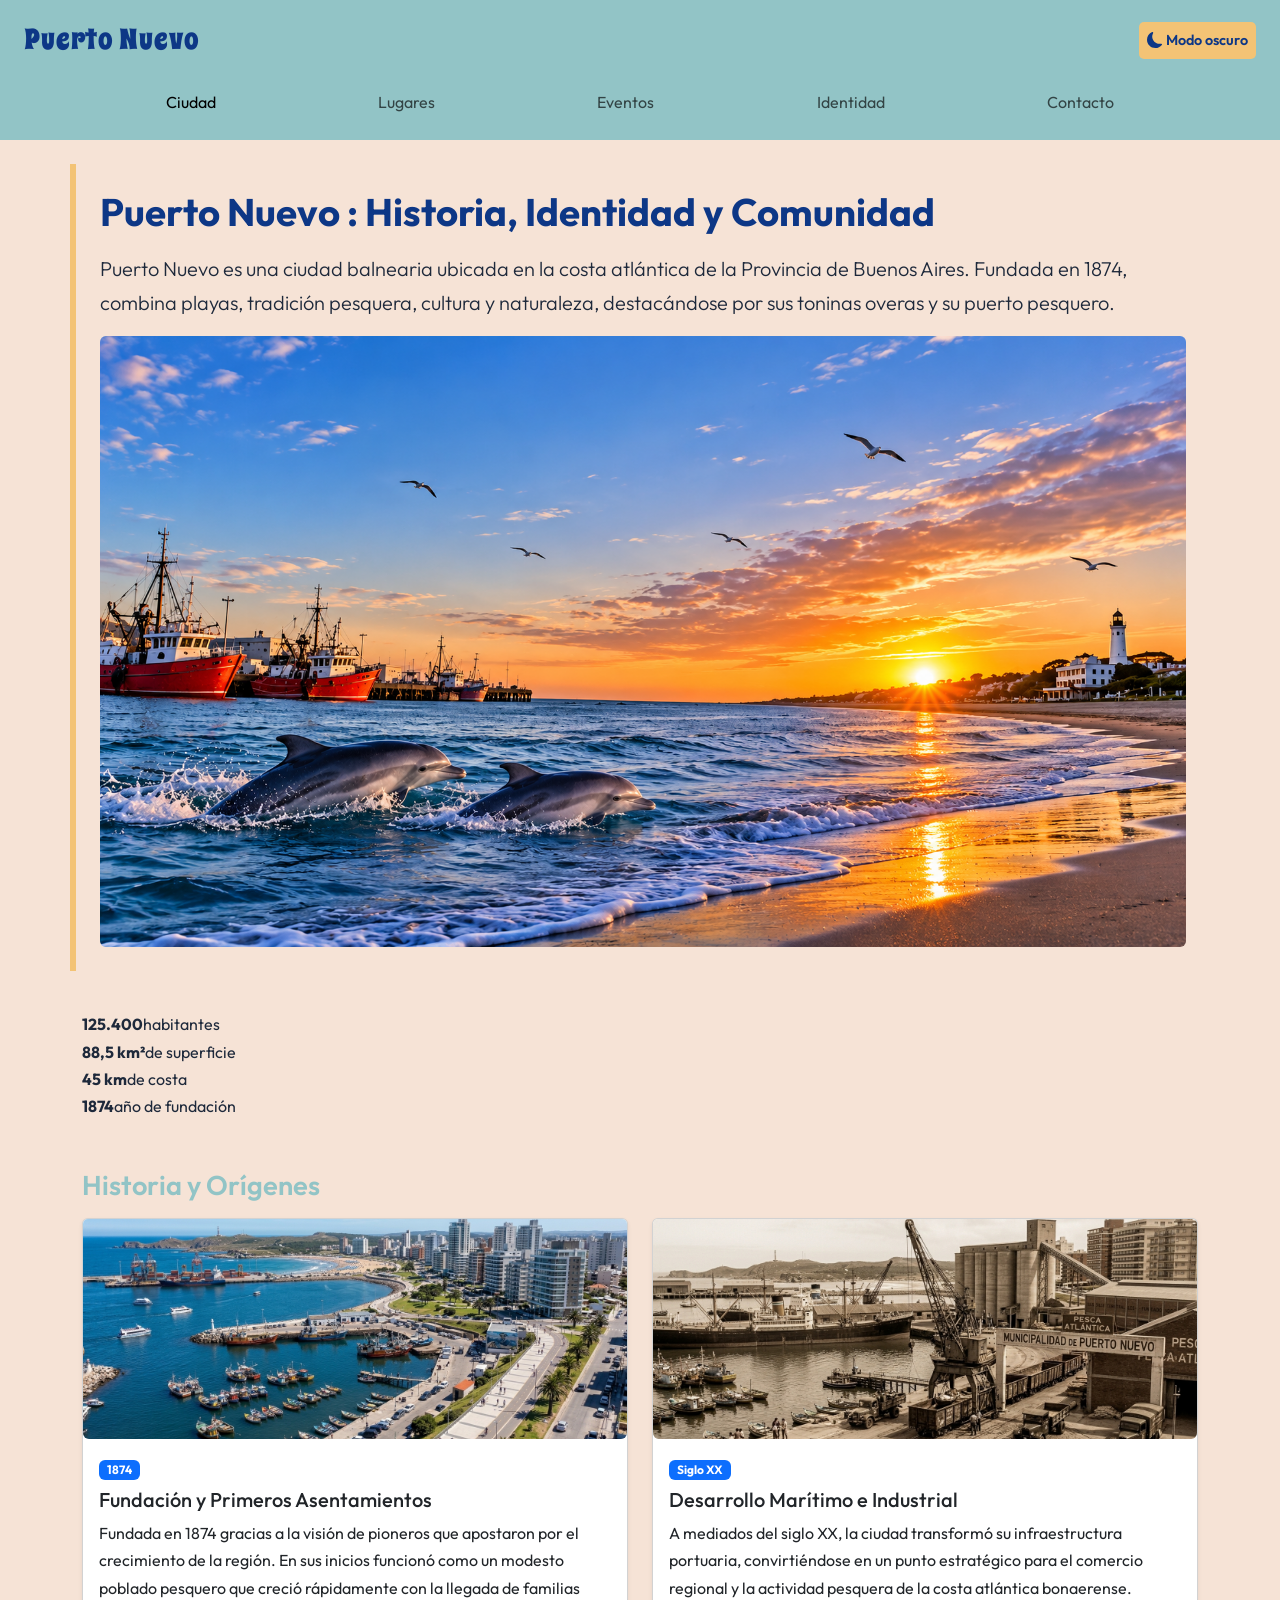
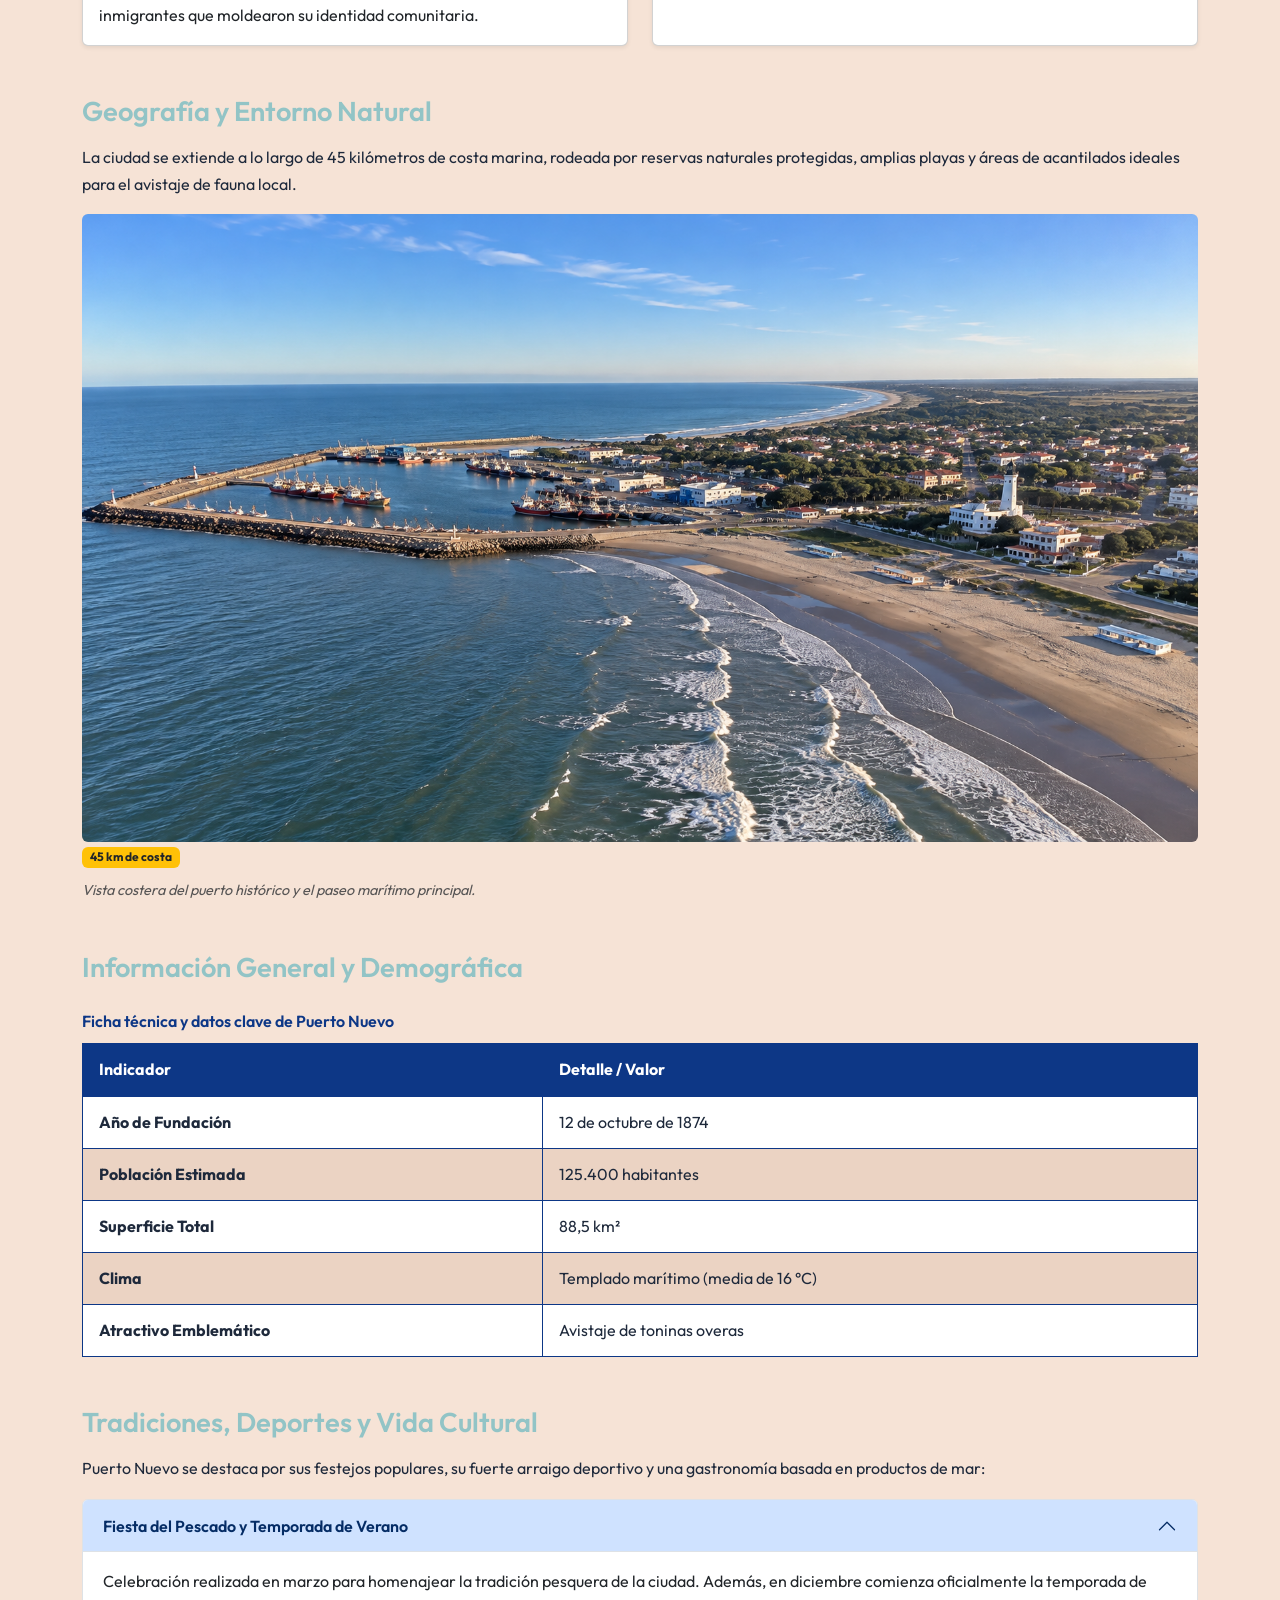
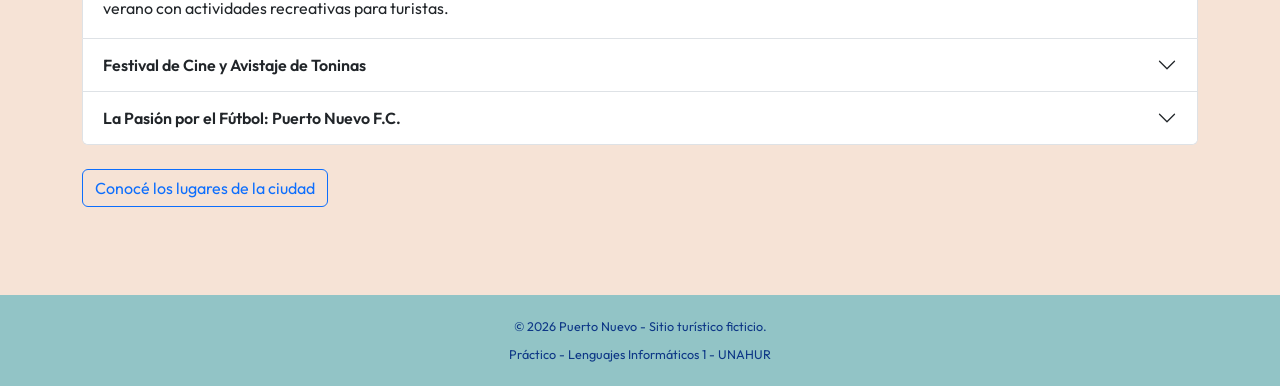
==== commit 545dad20: "Sumo un buscador con js + menu hamburgueso resuelto ok con bootstrap" ====
--- a/ciudad.html
+++ b/ciudad.html
@@ -8,7 +8,8 @@
         content="Página informativa sobre Puerto Nuevo, sus lugares turísticos, historia y principales atractivos.">
     <link rel="preconnect" href="https://fonts.googleapis.com">
     <link rel="preconnect" href="https://fonts.gstatic.com" crossorigin>
-    <link href="https://fonts.googleapis.com/css2?family=Outfit:wght@100..900&family=Spicy+Rice&display=swap" rel="stylesheet">
+    <link href="https://fonts.googleapis.com/css2?family=Outfit:wght@100..900&family=Spicy+Rice&display=swap"
+        rel="stylesheet">
     <link href="https://cdn.jsdelivr.net/npm/bootstrap@5.3.3/dist/css/bootstrap.min.css" rel="stylesheet">
     <link rel="stylesheet" href="css/styles.css">
     <title>Puerto Nuevo - Ciudad</title>
@@ -18,29 +19,43 @@
     <!-- Header -->
     <header>
         <div class="header-superior">
-            <button id="btn-hamburguesa" class="btn-hamburguesa" type="button">
-            <svg xmlns="http://www.w3.org/2000/svg" width="16" height="16" fill="currentColor" class="bi bi-justify" viewBox="0 0 16 16">
-                <path fill-rule="evenodd" d="M2 12.5a.5.5 0 0 1 .5-.5h11a.5.5 0 0 1 0 1h-11a.5.5 0 0 1-.5-.5m0-3a.5.5 0 0 1 .5-.5h11a.5.5 0 0 1 0 1h-11a.5.5 0 0 1-.5-.5m0-3a.5.5 0 0 1 .5-.5h11a.5.5 0 0 1 0 1h-11a.5.5 0 0 1-.5-.5m0-3a.5.5 0 0 1 .5-.5h11a.5.5 0 0 1 0 1h-11a.5.5 0 0 1-.5-.5"/>
-            </svg>
-            </button>
             <a href="index.html" class="header-logo">Puerto Nuevo</a>
             <button id="btn-modo" class="btn-modo" type="button">
-                <svg xmlns="http://www.w3.org/2000/svg" width="16" height="16" fill="currentColor" class="bi bi-moon-fill" viewBox="0 0 16 16">
-                <path d="M6 .278a.77.77 0 0 1 .08.858 7.2 7.2 0 0 0-.878 3.46c0 4.021 3.278 7.277 7.318 7.277q.792-.001 1.533-.16a.79.79 0 0 1 .81.316.73.73 0 0 1-.031.893A8.35 8.35 0 0 1 8.344 16C3.734 16 0 12.286 0 7.71 0 4.266 2.114 1.312 5.124.06A.75.75 0 0 1 6 .278"/>
+                <svg xmlns="http://www.w3.org/2000/svg" width="16" height="16" fill="currentColor"
+                    class="bi bi-moon-fill" viewBox="0 0 16 16">
+                    <path
+                        d="M6 .278a.77.77 0 0 1 .08.858 7.2 7.2 0 0 0-.878 3.46c0 4.021 3.278 7.277 7.318 7.277q.792-.001 1.533-.16a.79.79 0 0 1 .81.316.73.73 0 0 1-.031.893A8.35 8.35 0 0 1 8.344 16C3.734 16 0 12.286 0 7.71 0 4.266 2.114 1.312 5.124.06A.75.75 0 0 1 6 .278" />
                 </svg>
                 <span class="texto-modo">Modo oscuro</span>
             </button>
         </div>
-        <!-- Nav -->
-        <nav id="navbar" class="navbar-responsive">
-            <div class="navbar-links">
-                <ul class="navbar">
-                    <li class="nav-item"><a class="nav-link" href="ciudad.html">Ciudad</a></li>
-                    <li class="nav-item"><a class="nav-link" href="lugares.html">Lugares</a></li>
-                    <li class="nav-item"><a class="nav-link" href="index.html#eventos">Eventos</a></li>
-                    <li class="nav-item"><a class="nav-link" href="index.html#identidad">Identidad</a></li>
-                    <li class="nav-item"><a class="nav-link" href="contacto.html">Contacto</a></li>
-                </ul>
+        <nav aria-label="Navegación principal" class="navbar navbar-expand-md">
+            <div class="container-fluid">
+                <button class="navbar-toggler" type="button" data-bs-toggle="collapse"
+                    data-bs-target="#navbarSupportedContent" aria-controls="navbarSupportedContent"
+                    aria-expanded="false" aria-label="Abrir menú">
+                    <span class="navbar-toggler-icon"></span>
+                </button>
+                <div class="collapse navbar-collapse" id="navbarSupportedContent">
+                    <ul class="navbar-nav mb-2 mb-md-0">
+                        <li class="nav-item">
+                            <a class="nav-link active" href="ciudad.html">Ciudad</a>
+                        </li>
+                        <li class="nav-item">
+                            <a class="nav-link" href="lugares.html">Lugares</a>
+                        </li>
+                        <li class="nav-item">
+                            <a class="nav-link" href="index.html#eventos">Eventos</a>
+                        </li>
+                        <li class="nav-item">
+                            <a class="nav-link" href="index.html#identidad">Identidad</a>
+                        </li>
+                        <li class="nav-item">
+                            <a class="nav-link" href="contacto.html">Contacto</a>
+                        </li>
+                    </ul>
+                </div>
+
             </div>
         </nav>
     </header>
--- a/css/styles.css
+++ b/css/styles.css
@@ -55,9 +55,7 @@
 header {
     background-color: var(--color-primario);
     color: var(--color-secundario);
-    padding: 1rem 1.5rem;
-    padding-bottom: 0.5rem;
-    border-bottom: 0.4em solid var(--color-acento);
+    padding: 1rem 0 0.5rem;
     top: 0;
     position: sticky;
     z-index: 1030;
@@ -66,6 +64,20 @@
     display: flex;
     justify-content: space-between;
     align-items: center;
+    padding: 0 1.5rem 0.5rem;
+}
+
+.navbar,
+.navbar > .container-fluid,
+.navbar-collapse {
+    width: 100%;
+}
+
+@media (min-width: 768px) {
+    .navbar-nav {
+        width: 100%;
+        justify-content: space-evenly;
+    }
 }
 
 .header-logo {
@@ -83,53 +95,19 @@
     font-size: 1.5rem;
 }
 
-.navbar{
-    display: flex;
-    justify-content: space-around;
-    align-items: center;
-}
 
 ul{
     list-style: none;
     margin: 0;
 }
 
-.navbar .nav-link{
-    position: relative;
-    padding-bottom: 3px;
-}
-
 .navbar .nav-link::after{
-    content: "";
-    position: absolute;
-    left: 50%;
-    bottom: 0;
-    transform: translateX(-50%);
-    width: 0;
-    height: 3px;
     background-color: var(--color-acento);
-    transition: width 0.3s ease;
-}
-
-.navbar .nav-link:hover::after{
-    width: 100%;
-}
+}
+
 
 .btn-hamburguesa{
-    background-color: transparent;
-    color: var(--color-secundario);
-    border: none;
-    padding: 0.4rem 0.5rem;
-    border-radius: 5px;
-    cursor: pointer;
-    display: none;
-    align-items: center;
-    justify-content: center;
-}
-
-.btn-hamburguesa svg{
-    width: 1.8rem;
-    height: 1.8rem;
+    color: var(--color-secundario);
 }
 
 /* MAIN Y FOOTER */
@@ -162,7 +140,9 @@
 }
 .hero{
         min-height: 80vh;
-        position: relative;
+        display: flex;
+        align-items: center;
+        justify-content: center;
         text-align: center;
         color: var(--color-texto-claro);
         background:
@@ -170,10 +150,6 @@
         url("../img/playa-grande.jpg") center / cover no-repeat;
 }
 .hero-contenido{
-    position: absolute;
-    top: 50%;
-    left: 50%;
-    transform: translate(-50%, -50%);
     width: 80%;
 }
 .hero h1{
@@ -432,6 +408,16 @@
     object-fit: cover;
 }
 /* Eventos */
+.buscador-eventos {
+    max-width: 32rem;
+    margin: 0 auto 1.5rem;
+}
+
+#eventos-vacio {
+    text-align: center;
+    margin-bottom: 1rem;
+}
+
 #identidad img {
     width: 100%;
     height: 700px;
@@ -462,38 +448,3 @@
     color: var(--color-texto-claro);
 }
 
-/* RESPONSIVE */
-@media (max-width: 490px){
-    .btn-hamburguesa{
-        display: block;
-    }
-
-    .btn-modo{
-        width: 2rem;
-        height: 2rem;
-        padding: 0;
-        border-radius: 50%;
-        font-size: 1.1rem;
-        }
-
-    .texto-modo{
-        display: none;
-    }
-
-    .navbar-responsive {
-            display: none;
-            width: 100%;
-        }
-
-        /* 2. Cuando JS agrega .abierto al tocar la hamburguesa, aparece */
-        .navbar-responsive.abierto {
-            display: block;
-        }
-
-    .navbar {
-        flex-direction: column;
-        align-items: flex-start;
-        gap: 0.5rem;
-        padding: 0.75rem 0;
-        }
-}
